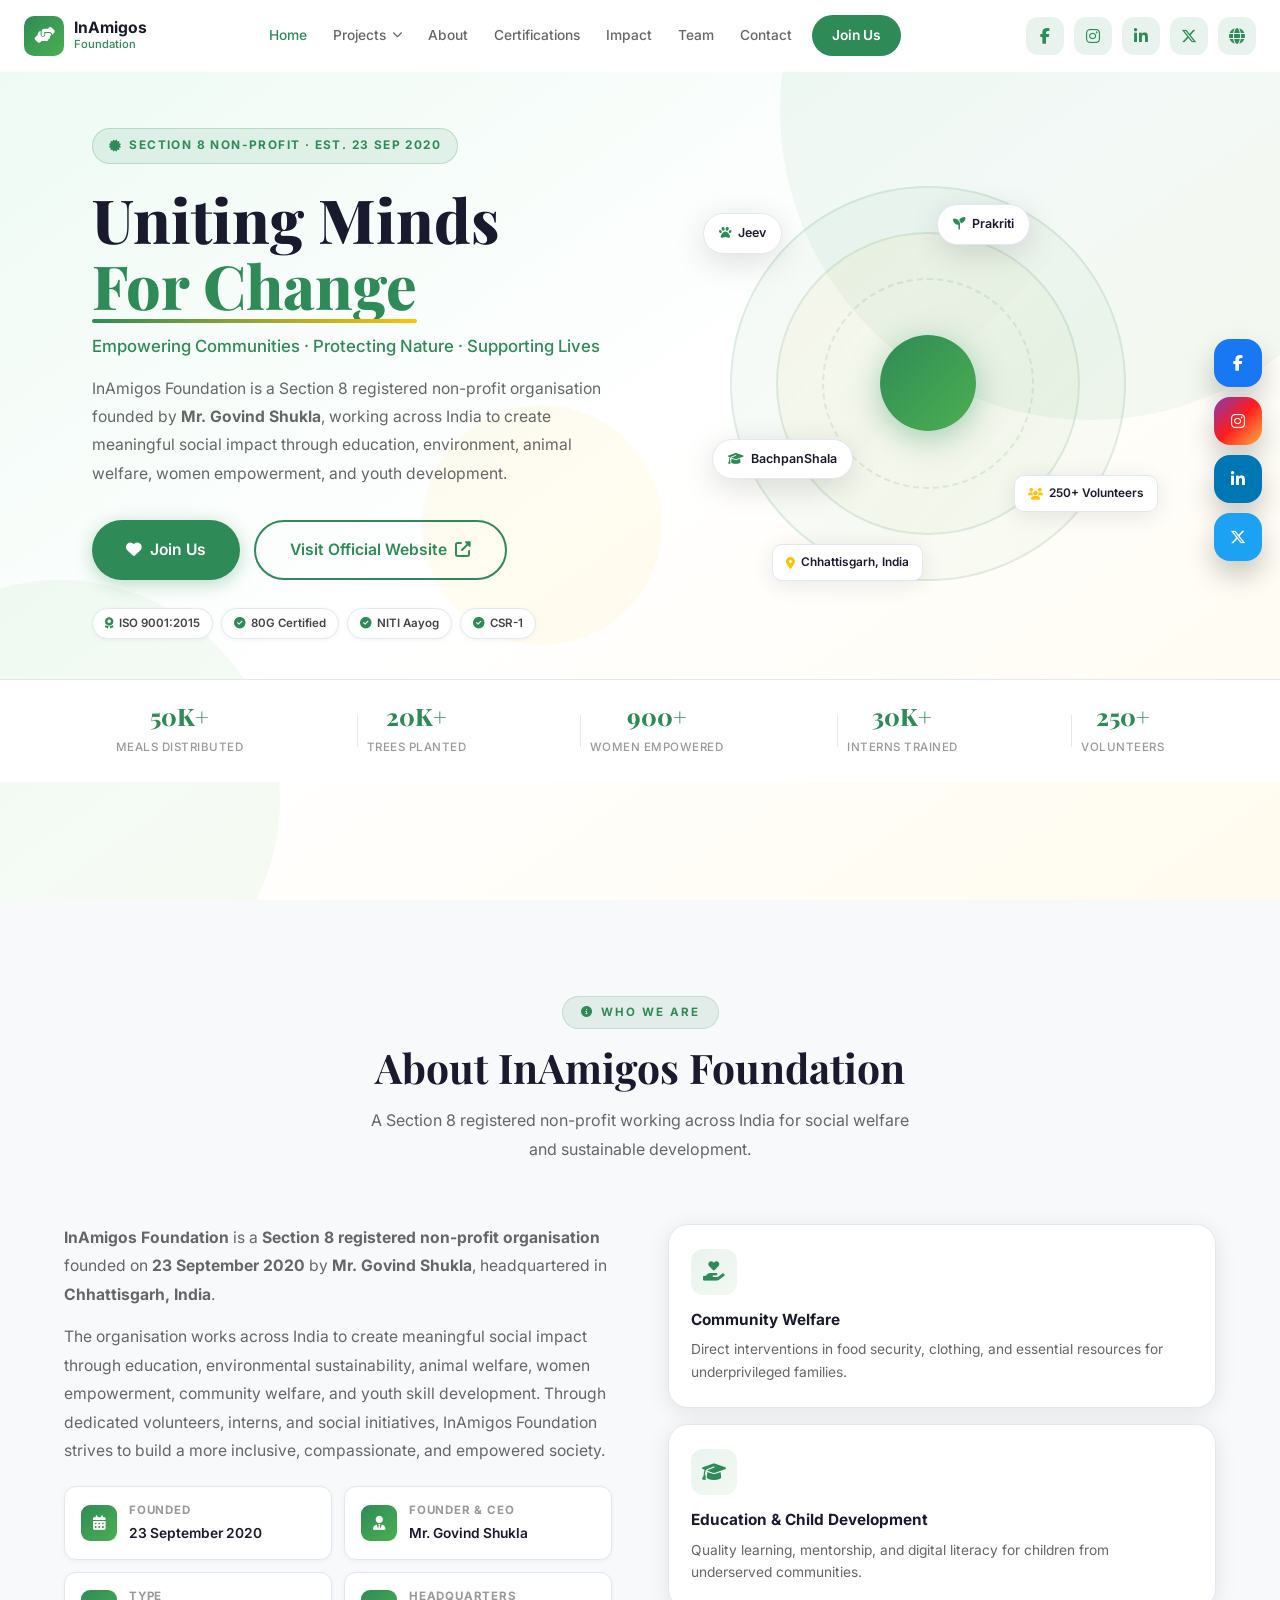
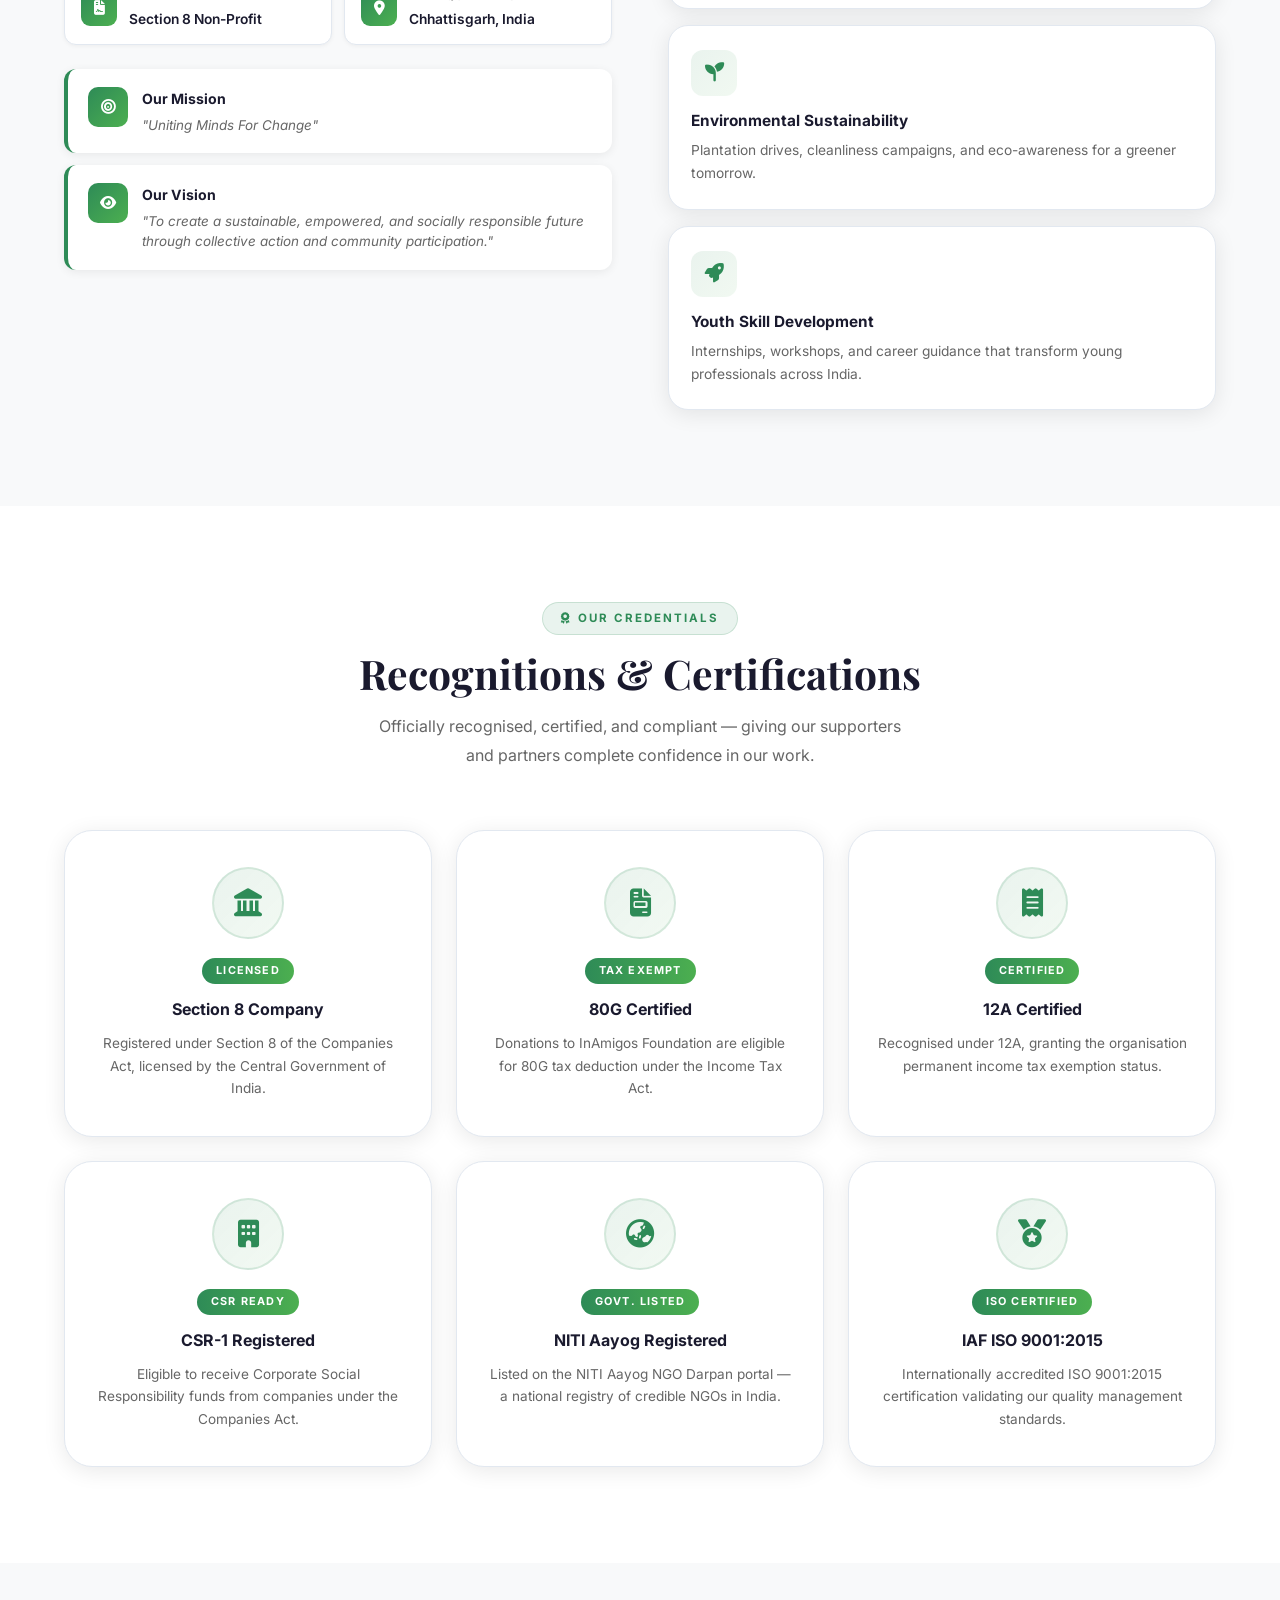
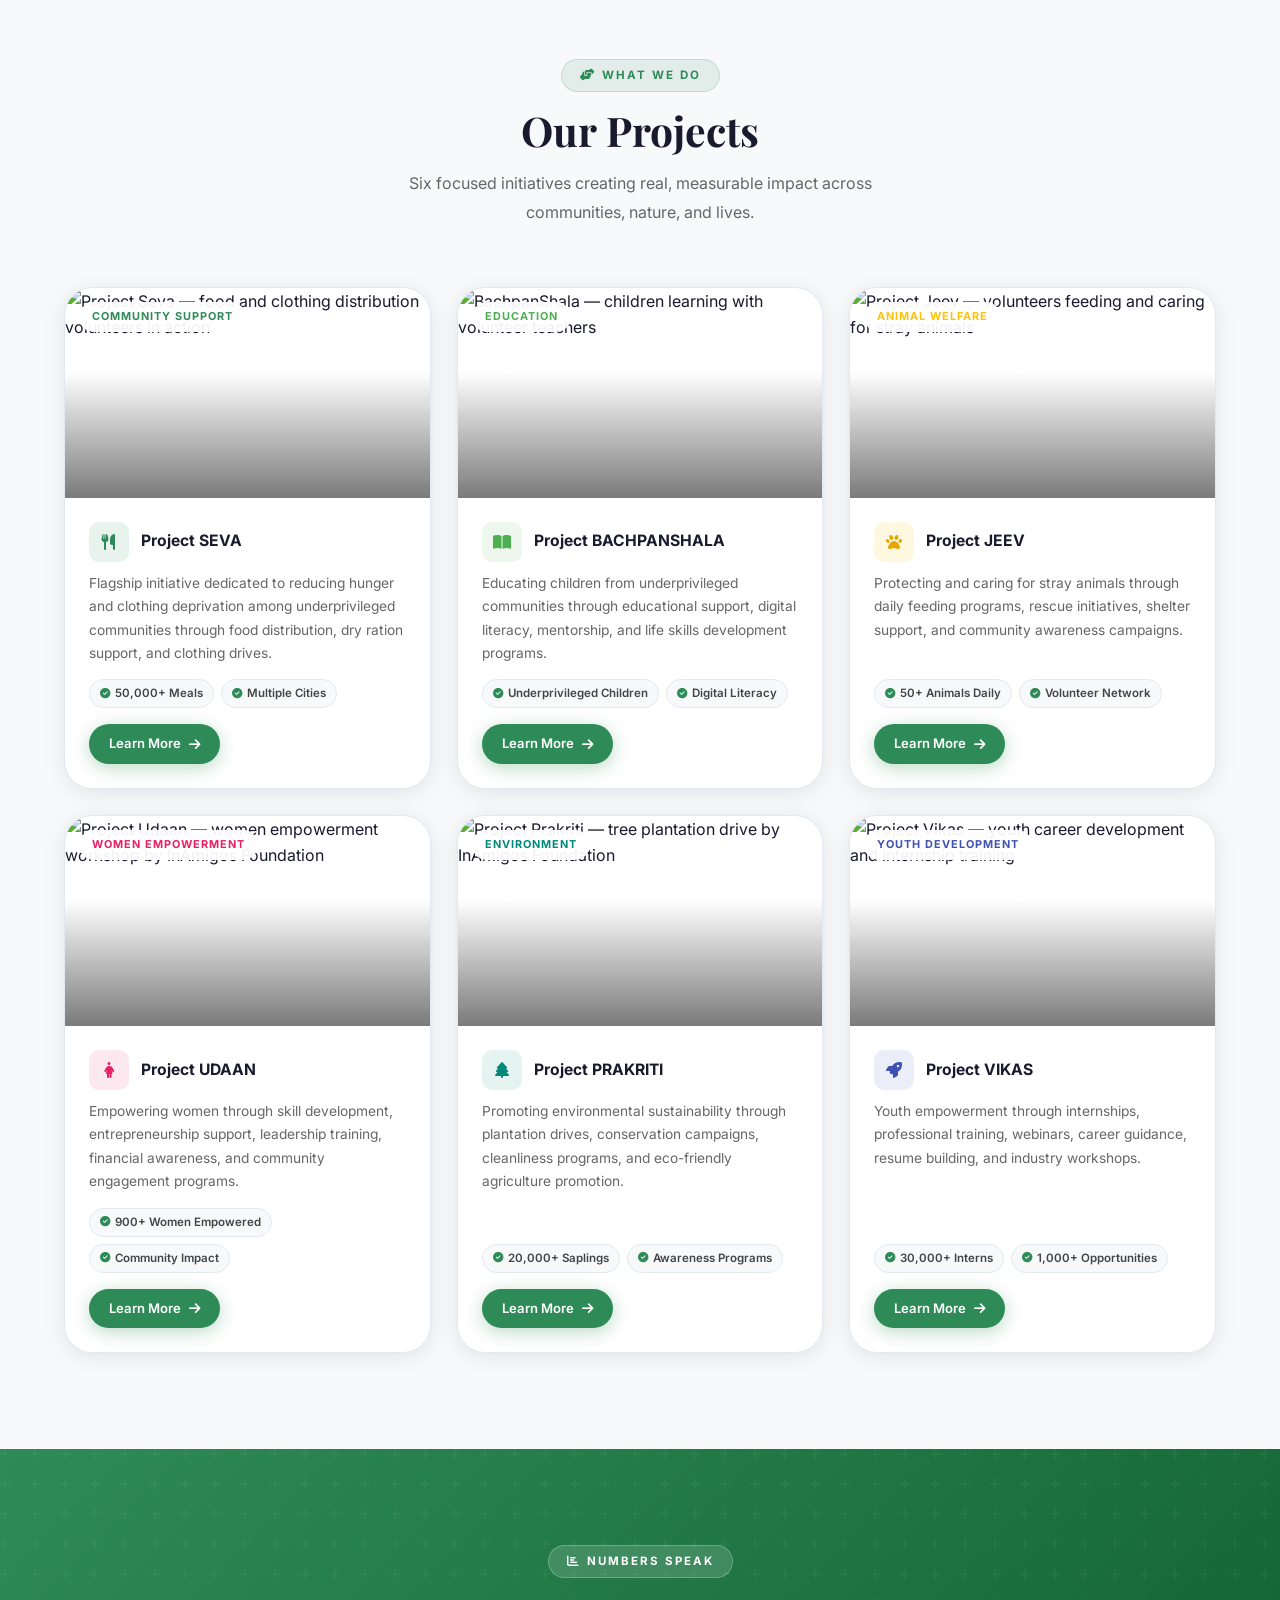
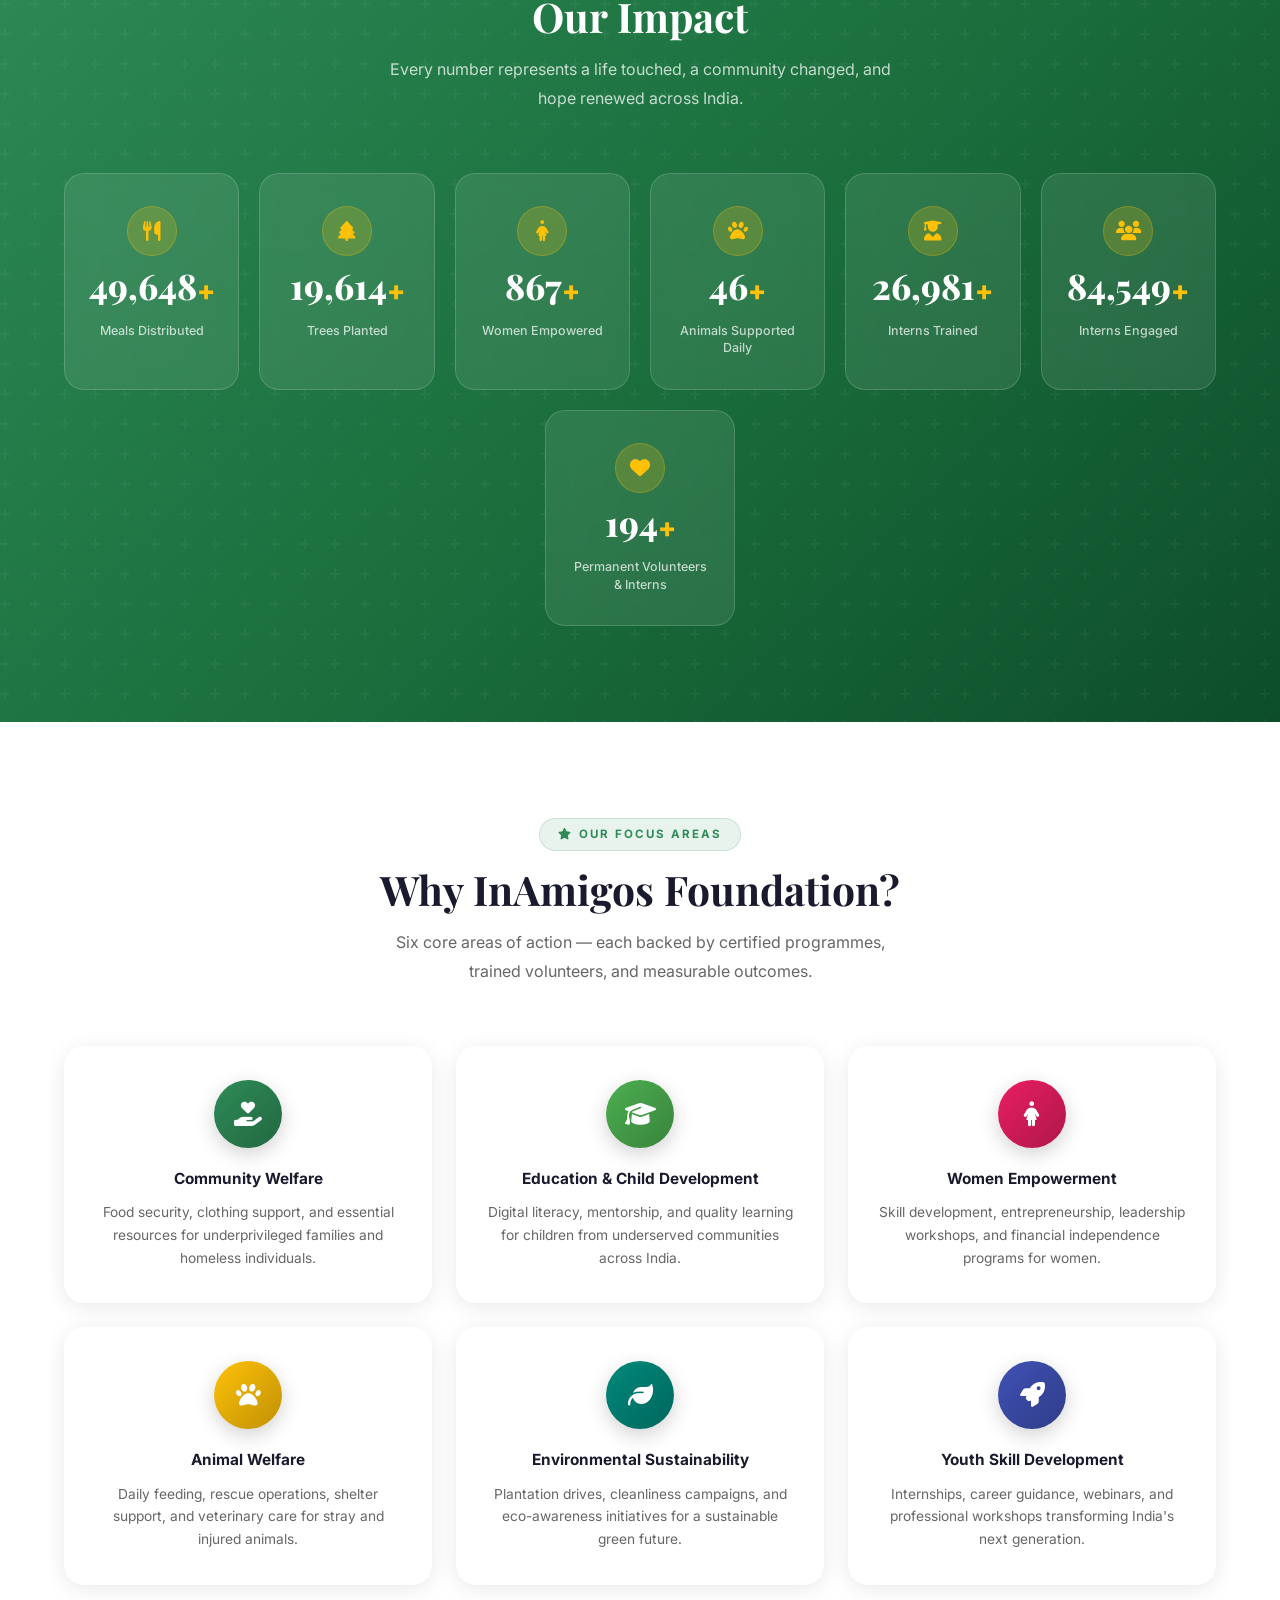
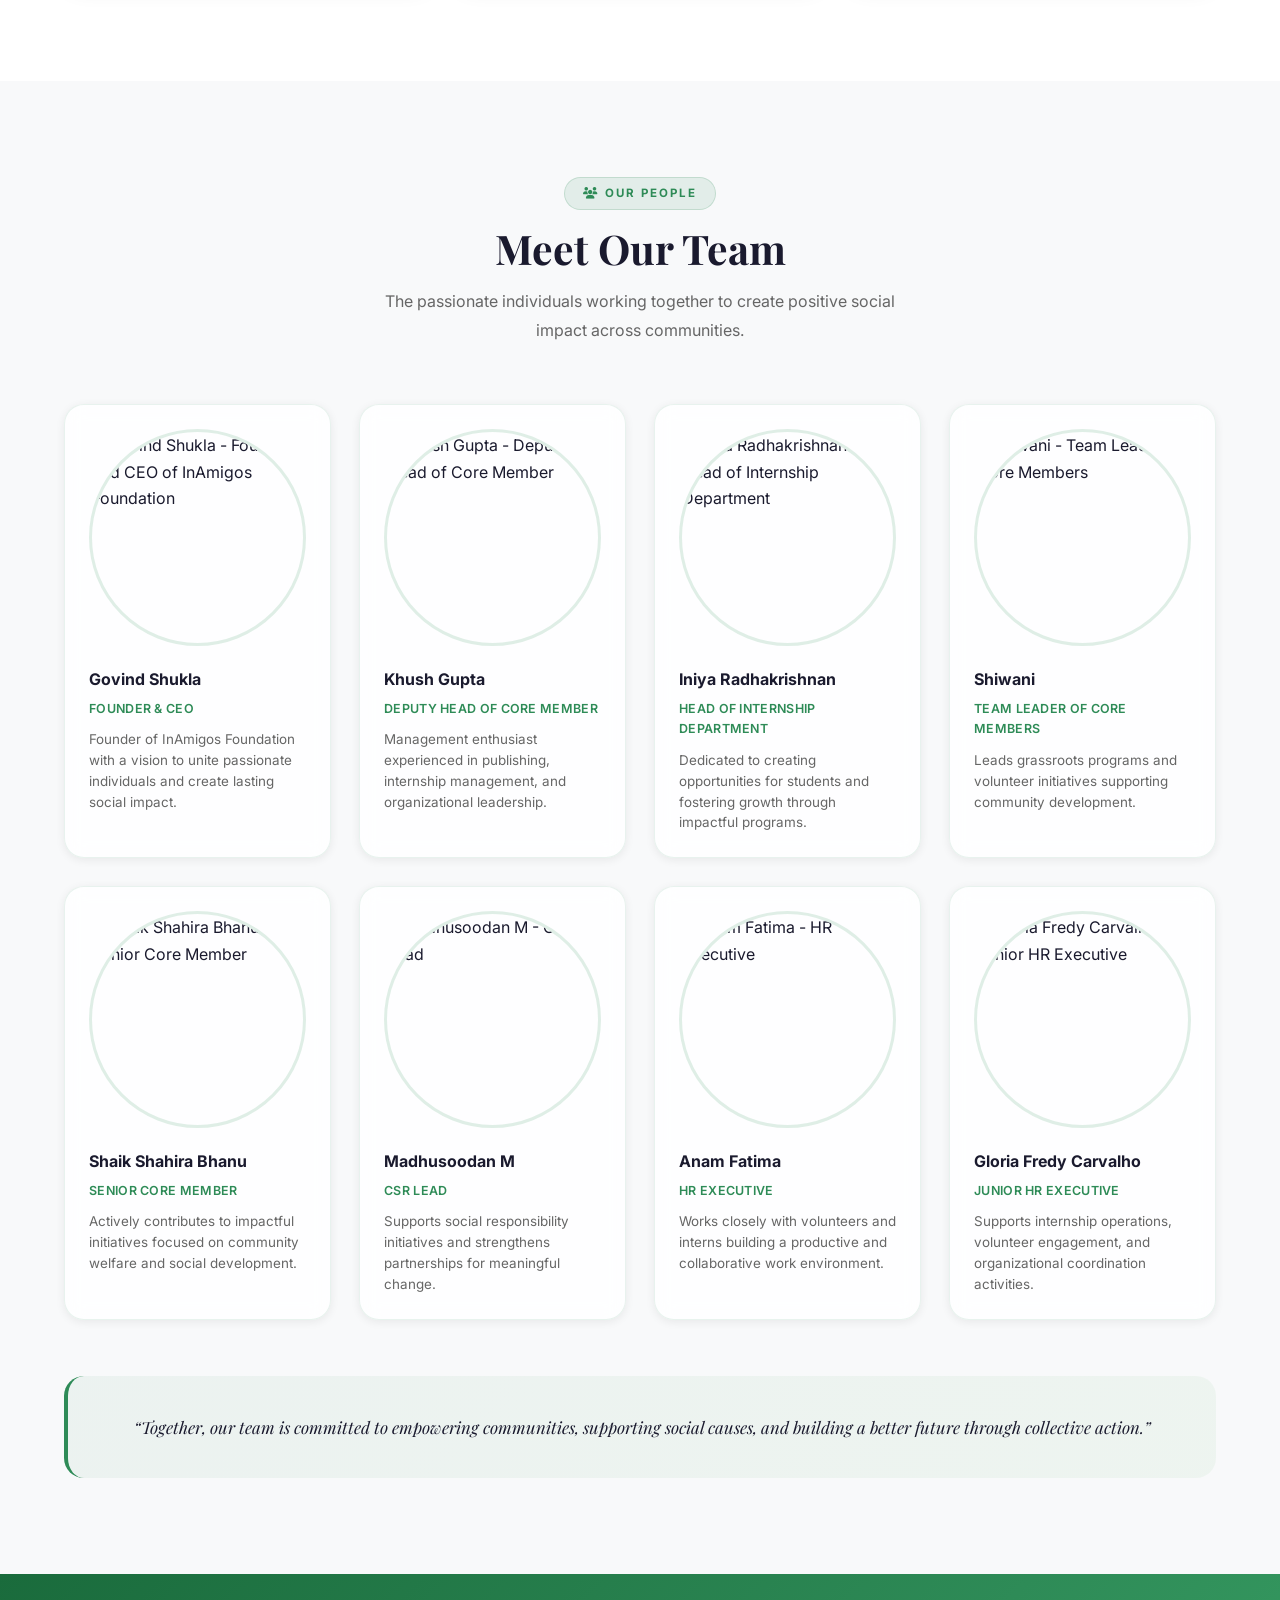
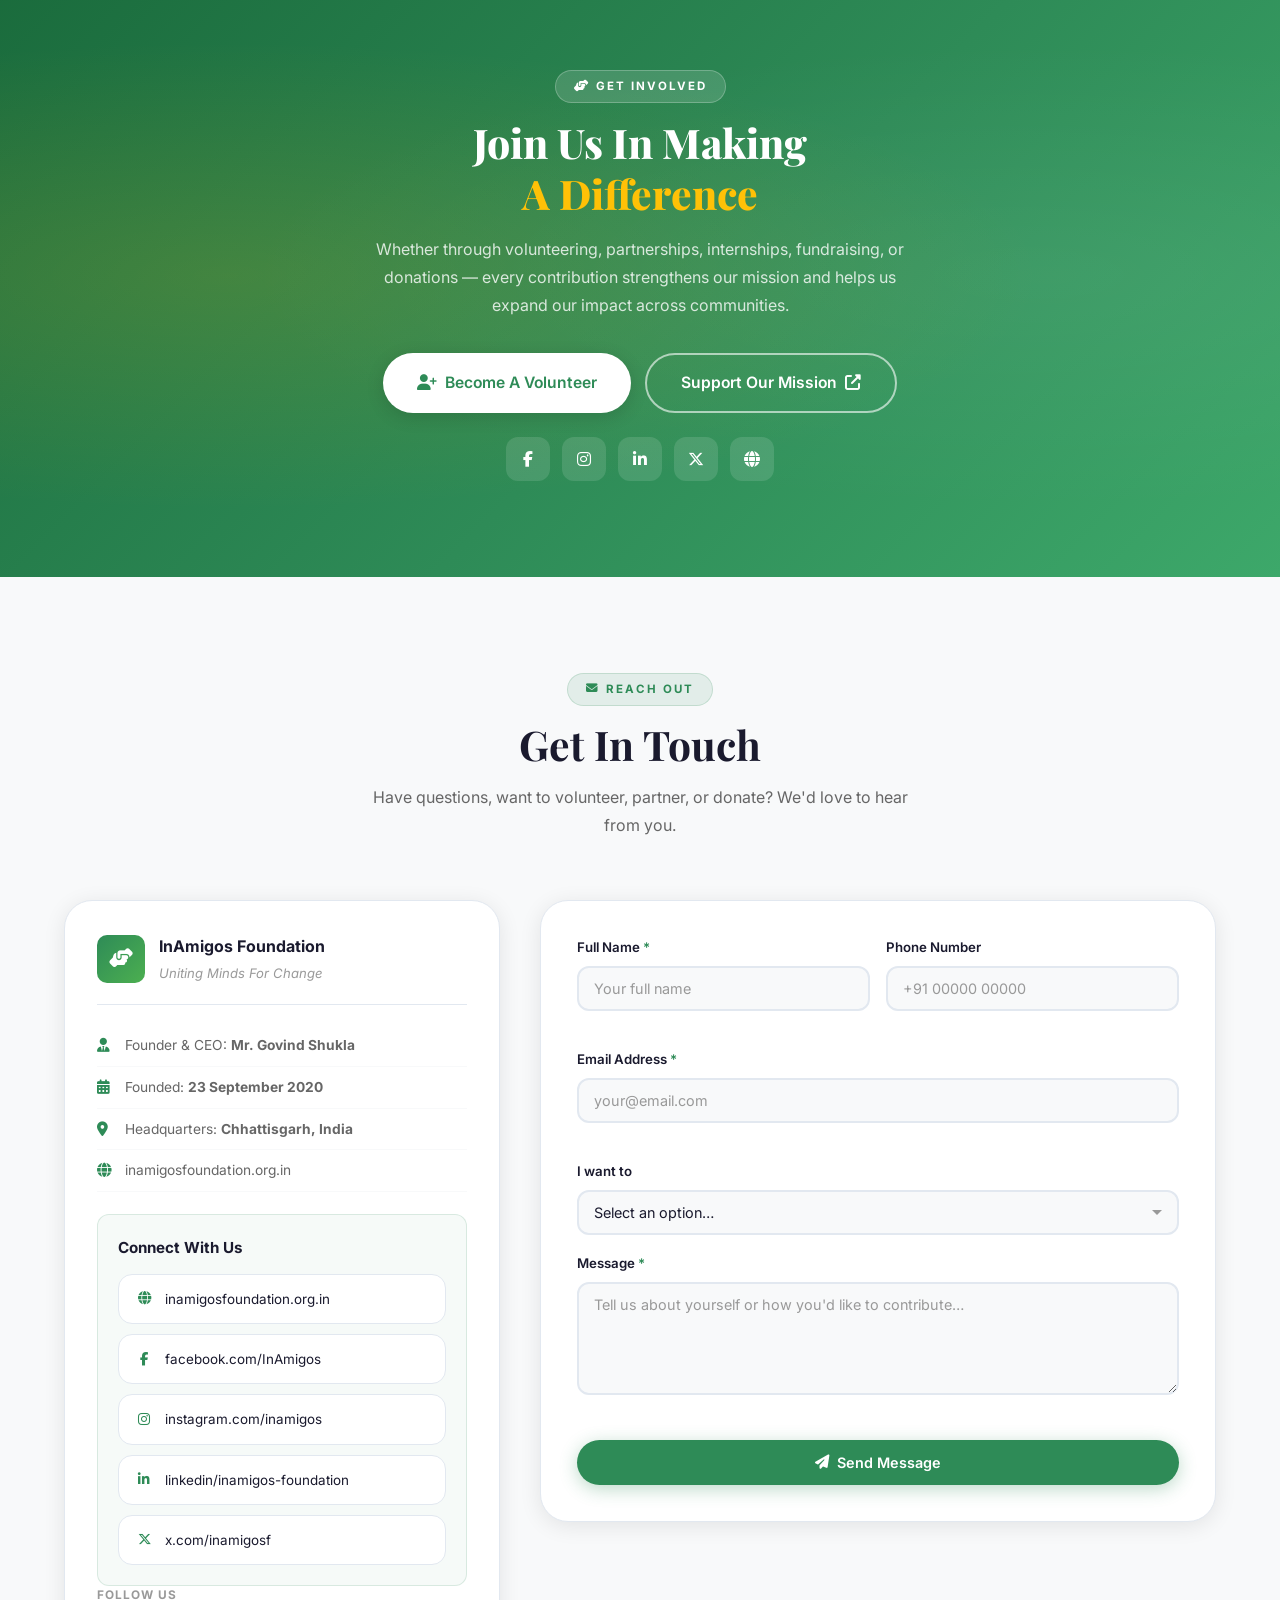
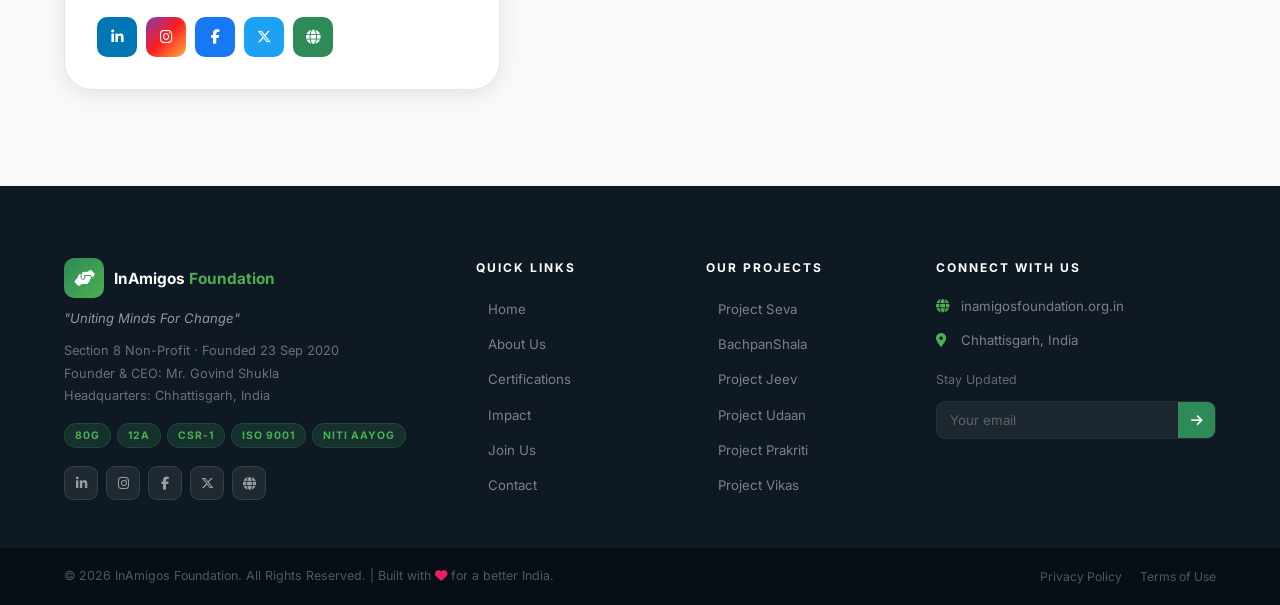
==== index.html @ 0a270c6a "Add files via upload" ====
<!DOCTYPE html>
<html lang="en">
<head>
  <meta charset="UTF-8"/>
  <meta name="viewport" content="width=device-width, initial-scale=1.0"/>
  <meta name="description" content="InAmigos Foundation — Uniting Minds For Change. Section 8 registered non-profit founded by Mr. Govind Shukla on 23 September 2020. Working across India for education, environment, animal welfare, women empowerment and youth development."/>
  <meta name="keywords" content="InAmigos Foundation, NGO India, non-profit, social impact, Govind Shukla, Chhattisgarh, volunteers, internship, Section 8"/>
  <meta name="author" content="InAmigos Foundation"/>
  <meta name="robots" content="index, follow"/>
  <meta name="theme-color" content="#2E8B57"/>
  <!-- Open Graph -->
  <meta property="og:type" content="website"/>
  <meta property="og:url" content="https://www.inamigosfoundation.org.in/"/>
  <meta property="og:title" content="InAmigos Foundation | Uniting Minds For Change"/>
  <meta property="og:description" content="Section 8 non-profit working across India for education, environment, animal welfare, women empowerment and youth development."/>
  <meta property="og:image" content="https://www.inamigosfoundation.org.in/Images/seva.jpg"/>
  <!-- Twitter Card -->
  <meta name="twitter:card" content="summary_large_image"/>
  <meta name="twitter:site" content="@inamigosf"/>
  <meta name="twitter:title" content="InAmigos Foundation | Uniting Minds For Change"/>
  <meta name="twitter:description" content="Section 8 non-profit working across India for education, environment, animal welfare, women empowerment and youth development."/>
  <meta name="twitter:image" content="https://www.inamigosfoundation.org.in/Images/seva.jpg"/>
  <!-- Canonical -->
  <link rel="canonical" href="https://www.inamigosfoundation.org.in/"/>
  <title>InAmigos Foundation | Uniting Minds For Change</title>
  <!-- Fonts -->
  <link rel="preconnect" href="https://fonts.googleapis.com"/>
  <link rel="preconnect" href="https://fonts.gstatic.com" crossorigin/>
  <link href="https://fonts.googleapis.com/css2?family=Inter:wght@300;400;500;600;700;800&family=Playfair+Display:ital,wght@0,700;0,800;1,700&display=swap" rel="stylesheet"/>
  <!-- Font Awesome -->
  <link rel="stylesheet" href="https://cdnjs.cloudflare.com/ajax/libs/font-awesome/6.5.0/css/all.min.css" crossorigin="anonymous" referrerpolicy="no-referrer"/>
  <!-- Stylesheet -->
  <link rel="stylesheet" href="style.css"/>
</head>
<body>

<!-- ════ PRELOADER ════ -->
<div id="preloader" aria-hidden="true">
  <div class="pl-box">
    <div class="pl-icon"><i class="fas fa-hands-helping"></i></div>
    <div class="pl-bar"><div class="pl-fill"></div></div>
    <p>InAmigos Foundation</p>
  </div>
</div>

<!-- ════ NAVBAR ════ -->
<nav class="navbar" id="navbar" aria-label="Main navigation">
  <div class="nav-inner">
    <a href="index.html" class="nav-logo" aria-label="InAmigos Foundation Home">
      <span class="logo-icon"><i class="fas fa-hands-helping"></i></span>
      <span class="logo-text">InAmigos<span>Foundation</span></span>
    </a>
    <button class="hamburger" id="hamburger" aria-label="Toggle navigation menu" aria-expanded="false" aria-controls="nav-links">
      <span></span><span></span><span></span>
    </button>
    <ul class="nav-links" id="nav-links" role="menubar">
      <li role="none"><a href="index.html" class="active" role="menuitem">Home</a></li>
      <li class="nav-dropdown" role="none">
        <button class="nav-drop-btn" aria-haspopup="true" aria-expanded="false" role="menuitem">
          Projects <i class="fas fa-chevron-down" aria-hidden="true" style="font-size:.65rem;margin-left:2px;"></i>
        </button>
        <ul class="nav-drop-menu" aria-label="Projects submenu">
          <li><a href="seva.html"><i class="fas fa-utensils" aria-hidden="true"></i>Project Seva</a></li>
          <li><a href="bachpanshala.html"><i class="fas fa-book-open" aria-hidden="true"></i>BachpanShala</a></li>
          <li><a href="jeev.html"><i class="fas fa-paw" aria-hidden="true"></i>Project Jeev</a></li>
          <li><a href="udaan.html"><i class="fas fa-female" aria-hidden="true"></i>Project Udaan</a></li>
          <li><a href="prakriti.html"><i class="fas fa-tree" aria-hidden="true"></i>Project Prakriti</a></li>
          <li><a href="vikas.html"><i class="fas fa-rocket" aria-hidden="true"></i>Project Vikas</a></li>
        </ul>
      </li>
      <li role="none"><a href="#about" role="menuitem">About</a></li>
      <li role="none"><a href="#certifications" role="menuitem">Certifications</a></li>
      <li role="none"><a href="#impact" role="menuitem">Impact</a></li>
      <li role="none"><a href="#team" role="menuitem">Team</a></li>
      <li role="none"><a href="#contact" role="menuitem">Contact</a></li>
      <li role="none"><a href="#join" class="nav-cta" role="menuitem">Join Us</a></li>
    </ul>
    <div class="nav-socials" aria-label="Social media links">
      <a href="https://www.facebook.com/InAmigos/" target="_blank" rel="noopener noreferrer" aria-label="Visit our Facebook page"><i class="fab fa-facebook-f" aria-hidden="true"></i></a>
      <a href="https://www.instagram.com/inamigos/" target="_blank" rel="noopener noreferrer" aria-label="Visit our Instagram page"><i class="fab fa-instagram" aria-hidden="true"></i></a>
      <a href="https://www.linkedin.com/in/inamigos-foundation-1289781b1" target="_blank" rel="noopener noreferrer" aria-label="Visit our LinkedIn page"><i class="fab fa-linkedin-in" aria-hidden="true"></i></a>
      <a href="https://x.com/inamigosf" target="_blank" rel="noopener noreferrer" aria-label="Visit our X (Twitter) page"><i class="fab fa-x-twitter" aria-hidden="true"></i></a>
      <a href="https://www.inamigosfoundation.org.in/" target="_blank" rel="noopener noreferrer" aria-label="Visit official website"><i class="fas fa-globe" aria-hidden="true"></i></a>
    </div>
  </div>
</nav>

<!-- ════ HERO ════ -->
<section class="hero-home" id="home" aria-label="Hero — InAmigos Foundation">
  <div class="hero-bg" aria-hidden="true">
    <span class="hb1"></span><span class="hb2"></span><span class="hb3"></span>
  </div>
  <div class="container">
    <div class="hero-grid">
      <!-- LEFT -->
      <div class="hero-left" data-reveal>
        <div class="hero-pill"><i class="fas fa-certificate" aria-hidden="true"></i> Section 8 Non-Profit · Est. 23 Sep 2020</div>
        <h1>Uniting Minds<br><span class="hero-accent">For Change</span></h1>
        <p class="hero-tagline">Empowering Communities · Protecting Nature · Supporting Lives</p>
        <p class="hero-desc">InAmigos Foundation is a Section 8 registered non-profit organisation founded by <strong>Mr. Govind Shukla</strong>, working across India to create meaningful social impact through education, environment, animal welfare, women empowerment, and youth development.</p>
        <div class="hero-actions">
          <a href="#join" class="btn btn-primary btn-lg"><i class="fas fa-heart" aria-hidden="true"></i> Join Us</a>
          <a href="https://www.inamigosfoundation.org.in/" target="_blank" rel="noopener noreferrer" class="btn btn-outline btn-lg">Visit Official Website <i class="fas fa-external-link-alt" aria-hidden="true"></i></a>
        </div>
        <div class="hero-badges" aria-label="Certifications">
          <span class="h-badge"><i class="fas fa-award" aria-hidden="true"></i> ISO 9001:2015</span>
          <span class="h-badge"><i class="fas fa-check-circle" aria-hidden="true"></i> 80G Certified</span>
          <span class="h-badge"><i class="fas fa-check-circle" aria-hidden="true"></i> NITI Aayog</span>
          <span class="h-badge"><i class="fas fa-check-circle" aria-hidden="true"></i> CSR-1</span>
        </div>
      </div>
      <!-- RIGHT ILLUSTRATION -->
      <div class="hero-right" data-reveal data-delay="200" aria-hidden="true">
        <div class="illus-wrap">
          <div class="illus-ring ir1"></div>
          <div class="illus-ring ir2"></div>
          <div class="illus-ring ir3"></div>
          <div class="illus-center"><i class="fas fa-hands-holding-heart"></i></div>
          <div class="illus-pill ip1"><i class="fas fa-seedling"></i><span>Prakriti</span></div>
          <div class="illus-pill ip2"><i class="fas fa-graduation-cap"></i><span>BachpanShala</span></div>
          <div class="illus-pill ip3"><i class="fas fa-paw"></i><span>Jeev</span></div>
          <div class="illus-badge ib1"><i class="fas fa-users"></i> 250+ Volunteers</div>
          <div class="illus-badge ib2"><i class="fas fa-map-marker-alt"></i> Chhattisgarh, India</div>
        </div>
      </div>
    </div>
  </div>
  <!-- mini stats bar -->
  <div class="hero-stats-bar" aria-label="Quick statistics">
    <div class="container">
      <div class="hsb-inner">
        <div class="hsb-item">
          <strong>50K+</strong><span>Meals Distributed</span>
        </div>
        <div class="hsb-item">
          <strong>20K+</strong><span>Trees Planted</span>
        </div>
        <div class="hsb-item">
          <strong>900+</strong><span>Women Empowered</span>
        </div>
        <div class="hsb-item">
          <strong>30K+</strong><span>Interns Trained</span>
        </div>
        <div class="hsb-item">
          <strong>250+</strong><span>Volunteers</span>
        </div>
      </div>
    </div>
  </div>
</section>

<!-- ════ ABOUT ════ -->
<section class="section-pad bg-off" id="about" aria-labelledby="about-heading">
  <div class="container">
    <div class="sec-head" data-reveal>
      <span class="sec-badge"><i class="fas fa-info-circle" aria-hidden="true"></i> Who We Are</span>
      <h2 class="sec-title" id="about-heading">About InAmigos Foundation</h2>
      <p class="sec-sub">A Section 8 registered non-profit working across India for social welfare and sustainable development.</p>
    </div>
    <div class="about-grid">
      <!-- text side -->
      <div data-reveal>
        <p class="about-body">
          <strong>InAmigos Foundation</strong> is a <strong>Section 8 registered non-profit organisation</strong> founded on <strong>23 September 2020</strong> by <strong>Mr. Govind Shukla</strong>, headquartered in <strong>Chhattisgarh, India</strong>.
        </p>
        <p class="about-body" style="margin-top:14px;">
          The organisation works across India to create meaningful social impact through education, environmental sustainability, animal welfare, women empowerment, community welfare, and youth skill development. Through dedicated volunteers, interns, and social initiatives, InAmigos Foundation strives to build a more inclusive, compassionate, and empowered society.
        </p>
        <div class="about-meta-cards">
          <div class="amc">
            <i class="fas fa-calendar-alt" aria-hidden="true"></i>
            <div><h5>Founded</h5><p>23 September 2020</p></div>
          </div>
          <div class="amc">
            <i class="fas fa-user-tie" aria-hidden="true"></i>
            <div><h5>Founder &amp; CEO</h5><p>Mr. Govind Shukla</p></div>
          </div>
          <div class="amc">
            <i class="fas fa-file-contract" aria-hidden="true"></i>
            <div><h5>Type</h5><p>Section 8 Non-Profit</p></div>
          </div>
          <div class="amc">
            <i class="fas fa-map-marker-alt" aria-hidden="true"></i>
            <div><h5>Headquarters</h5><p>Chhattisgarh, India</p></div>
          </div>
        </div>
        <div class="mv-stack" style="margin-top:24px;">
          <div class="mv-item">
            <span class="mv-ic"><i class="fas fa-bullseye" aria-hidden="true"></i></span>
            <div><h4>Our Mission</h4><p>"Uniting Minds For Change"</p></div>
          </div>
          <div class="mv-item">
            <span class="mv-ic"><i class="fas fa-eye" aria-hidden="true"></i></span>
            <div><h4>Our Vision</h4><p>"To create a sustainable, empowered, and socially responsible future through collective action and community participation."</p></div>
          </div>
        </div>
      </div>
      <!-- feature cards -->
      <div class="about-feat-col" data-reveal data-delay="140">
        <div class="about-feat">
          <div class="af-icon"><i class="fas fa-hand-holding-heart" aria-hidden="true"></i></div>
          <h3>Community Welfare</h3>
          <p>Direct interventions in food security, clothing, and essential resources for underprivileged families.</p>
        </div>
        <div class="about-feat">
          <div class="af-icon"><i class="fas fa-graduation-cap" aria-hidden="true"></i></div>
          <h3>Education &amp; Child Development</h3>
          <p>Quality learning, mentorship, and digital literacy for children from underserved communities.</p>
        </div>
        <div class="about-feat">
          <div class="af-icon"><i class="fas fa-seedling" aria-hidden="true"></i></div>
          <h3>Environmental Sustainability</h3>
          <p>Plantation drives, cleanliness campaigns, and eco-awareness for a greener tomorrow.</p>
        </div>
        <div class="about-feat">
          <div class="af-icon"><i class="fas fa-rocket" aria-hidden="true"></i></div>
          <h3>Youth Skill Development</h3>
          <p>Internships, workshops, and career guidance that transform young professionals across India.</p>
        </div>
      </div>
    </div>
  </div>
</section>

<!-- ════ CERTIFICATIONS ════ -->
<section class="section-pad" id="certifications" aria-labelledby="cert-heading">
  <div class="container">
    <div class="sec-head" data-reveal>
      <span class="sec-badge"><i class="fas fa-award" aria-hidden="true"></i> Our Credentials</span>
      <h2 class="sec-title" id="cert-heading">Recognitions &amp; Certifications</h2>
      <p class="sec-sub">Officially recognised, certified, and compliant — giving our supporters and partners complete confidence in our work.</p>
    </div>
    <div class="cert-grid">
      <div class="cert-card" data-reveal>
        <div class="cert-icon-wrap">
          <i class="fas fa-landmark" aria-hidden="true"></i>
          <div class="cert-glow"></div>
        </div>
        <div class="cert-badge-pill">Licensed</div>
        <h3>Section 8 Company</h3>
        <p>Registered under Section 8 of the Companies Act, licensed by the Central Government of India.</p>
      </div>
      <div class="cert-card" data-reveal data-delay="80">
        <div class="cert-icon-wrap">
          <i class="fas fa-file-invoice" aria-hidden="true"></i>
          <div class="cert-glow"></div>
        </div>
        <div class="cert-badge-pill">Tax Exempt</div>
        <h3>80G Certified</h3>
        <p>Donations to InAmigos Foundation are eligible for 80G tax deduction under the Income Tax Act.</p>
      </div>
      <div class="cert-card" data-reveal data-delay="160">
        <div class="cert-icon-wrap">
          <i class="fas fa-receipt" aria-hidden="true"></i>
          <div class="cert-glow"></div>
        </div>
        <div class="cert-badge-pill">Certified</div>
        <h3>12A Certified</h3>
        <p>Recognised under 12A, granting the organisation permanent income tax exemption status.</p>
      </div>
      <div class="cert-card" data-reveal data-delay="240">
        <div class="cert-icon-wrap">
          <i class="fas fa-building" aria-hidden="true"></i>
          <div class="cert-glow"></div>
        </div>
        <div class="cert-badge-pill">CSR Ready</div>
        <h3>CSR-1 Registered</h3>
        <p>Eligible to receive Corporate Social Responsibility funds from companies under the Companies Act.</p>
      </div>
      <div class="cert-card" data-reveal data-delay="320">
        <div class="cert-icon-wrap">
          <i class="fas fa-globe-asia" aria-hidden="true"></i>
          <div class="cert-glow"></div>
        </div>
        <div class="cert-badge-pill">Govt. Listed</div>
        <h3>NITI Aayog Registered</h3>
        <p>Listed on the NITI Aayog NGO Darpan portal — a national registry of credible NGOs in India.</p>
      </div>
      <div class="cert-card" data-reveal data-delay="400">
        <div class="cert-icon-wrap">
          <i class="fas fa-medal" aria-hidden="true"></i>
          <div class="cert-glow"></div>
        </div>
        <div class="cert-badge-pill">ISO Certified</div>
        <h3>IAF ISO 9001:2015</h3>
        <p>Internationally accredited ISO 9001:2015 certification validating our quality management standards.</p>
      </div>
    </div>
  </div>
</section>

<!-- ════ PROJECTS ════ -->
<section class="section-pad bg-off" id="projects" aria-labelledby="projects-heading">
  <div class="container">
    <div class="sec-head" data-reveal>
      <span class="sec-badge"><i class="fas fa-hands-helping" aria-hidden="true"></i> What We Do</span>
      <h2 class="sec-title" id="projects-heading">Our Projects</h2>
      <p class="sec-sub">Six focused initiatives creating real, measurable impact across communities, nature, and lives.</p>
    </div>
    <div class="proj-grid">

      <!-- SEVA -->
      <article class="proj-card" data-reveal>
        <div class="proj-img-wrap">
          <img src="Images/seva.jpg" alt="Project Seva — food and clothing distribution volunteers in action" loading="lazy" width="400" height="210"/>
          <div class="proj-img-overlay" aria-hidden="true"></div>
          <span class="proj-tag" style="--tc:#2E8B57;">Community Support</span>
        </div>
        <div class="proj-body">
          <div class="proj-head-row">
            <div class="proj-ic" style="background:rgba(46,139,87,.1);color:#2E8B57;"><i class="fas fa-utensils" aria-hidden="true"></i></div>
            <h3>Project SEVA</h3>
          </div>
          <p>Flagship initiative dedicated to reducing hunger and clothing deprivation among underprivileged communities through food distribution, dry ration support, and clothing drives.</p>
          <div class="proj-kpi-row">
            <span class="proj-kpi"><i class="fas fa-check-circle" aria-hidden="true"></i> 50,000+ Meals</span>
            <span class="proj-kpi"><i class="fas fa-check-circle" aria-hidden="true"></i> Multiple Cities</span>
          </div>
          <a href="seva.html" class="btn btn-primary btn-sm proj-btn">Learn More <i class="fas fa-arrow-right" aria-hidden="true"></i></a>
        </div>
      </article>

      <!-- BACHPANSHALA -->
      <article class="proj-card" data-reveal data-delay="80">
        <div class="proj-img-wrap">
          <img src="Images/Bachpanshala.jpeg" alt="BachpanShala — children learning with volunteer teachers" loading="lazy" width="400" height="210"/>
          <div class="proj-img-overlay" aria-hidden="true"></div>
          <span class="proj-tag" style="--tc:#4CAF50;">Education</span>
        </div>
        <div class="proj-body">
          <div class="proj-head-row">
            <div class="proj-ic" style="background:rgba(76,175,80,.1);color:#4CAF50;"><i class="fas fa-book-open" aria-hidden="true"></i></div>
            <h3>Project BACHPANSHALA</h3>
          </div>
          <p>Educating children from underprivileged communities through educational support, digital literacy, mentorship, and life skills development programs.</p>
          <div class="proj-kpi-row">
            <span class="proj-kpi"><i class="fas fa-check-circle" aria-hidden="true"></i> Underprivileged Children</span>
            <span class="proj-kpi"><i class="fas fa-check-circle" aria-hidden="true"></i> Digital Literacy</span>
          </div>
          <a href="bachpanshala.html" class="btn btn-primary btn-sm proj-btn">Learn More <i class="fas fa-arrow-right" aria-hidden="true"></i></a>
        </div>
      </article>

      <!-- JEEV -->
      <article class="proj-card" data-reveal data-delay="160">
        <div class="proj-img-wrap">
          <img src="Images/Jeev.jpg" alt="Project Jeev — volunteers feeding and caring for stray animals" loading="lazy" width="400" height="210"/>
          <div class="proj-img-overlay" aria-hidden="true"></div>
          <span class="proj-tag" style="--tc:#FFC107;">Animal Welfare</span>
        </div>
        <div class="proj-body">
          <div class="proj-head-row">
            <div class="proj-ic" style="background:rgba(255,193,7,.12);color:#e5a800;"><i class="fas fa-paw" aria-hidden="true"></i></div>
            <h3>Project JEEV</h3>
          </div>
          <p>Protecting and caring for stray animals through daily feeding programs, rescue initiatives, shelter support, and community awareness campaigns.</p>
          <div class="proj-kpi-row">
            <span class="proj-kpi"><i class="fas fa-check-circle" aria-hidden="true"></i> 50+ Animals Daily</span>
            <span class="proj-kpi"><i class="fas fa-check-circle" aria-hidden="true"></i> Volunteer Network</span>
          </div>
          <a href="jeev.html" class="btn btn-primary btn-sm proj-btn">Learn More <i class="fas fa-arrow-right" aria-hidden="true"></i></a>
        </div>
      </article>

      <!-- UDAAN -->
      <article class="proj-card" data-reveal data-delay="80">
        <div class="proj-img-wrap">
          <img src="Images/Udaan.jpeg" alt="Project Udaan — women empowerment workshop by InAmigos Foundation" loading="lazy" width="400" height="210"/>
          <div class="proj-img-overlay" aria-hidden="true"></div>
          <span class="proj-tag" style="--tc:#E91E63;">Women Empowerment</span>
        </div>
        <div class="proj-body">
          <div class="proj-head-row">
            <div class="proj-ic" style="background:rgba(233,30,99,.1);color:#E91E63;"><i class="fas fa-female" aria-hidden="true"></i></div>
            <h3>Project UDAAN</h3>
          </div>
          <p>Empowering women through skill development, entrepreneurship support, leadership training, financial awareness, and community engagement programs.</p>
          <div class="proj-kpi-row">
            <span class="proj-kpi"><i class="fas fa-check-circle" aria-hidden="true"></i> 900+ Women Empowered</span>
            <span class="proj-kpi"><i class="fas fa-check-circle" aria-hidden="true"></i> Community Impact</span>
          </div>
          <a href="udaan.html" class="btn btn-primary btn-sm proj-btn">Learn More <i class="fas fa-arrow-right" aria-hidden="true"></i></a>
        </div>
      </article>

      <!-- PRAKRITI -->
      <article class="proj-card" data-reveal data-delay="160">
        <div class="proj-img-wrap">
          <img src="Images/prakriti.jpg" alt="Project Prakriti — tree plantation drive by InAmigos Foundation" loading="lazy" width="400" height="210"/>
          <div class="proj-img-overlay" aria-hidden="true"></div>
          <span class="proj-tag" style="--tc:#00897B;">Environment</span>
        </div>
        <div class="proj-body">
          <div class="proj-head-row">
            <div class="proj-ic" style="background:rgba(0,137,123,.1);color:#00897B;"><i class="fas fa-tree" aria-hidden="true"></i></div>
            <h3>Project PRAKRITI</h3>
          </div>
          <p>Promoting environmental sustainability through plantation drives, conservation campaigns, cleanliness programs, and eco-friendly agriculture promotion.</p>
          <div class="proj-kpi-row">
            <span class="proj-kpi"><i class="fas fa-check-circle" aria-hidden="true"></i> 20,000+ Saplings</span>
            <span class="proj-kpi"><i class="fas fa-check-circle" aria-hidden="true"></i> Awareness Programs</span>
          </div>
          <a href="prakriti.html" class="btn btn-primary btn-sm proj-btn">Learn More <i class="fas fa-arrow-right" aria-hidden="true"></i></a>
        </div>
      </article>

      <!-- VIKAS -->
      <article class="proj-card" data-reveal data-delay="240">
        <div class="proj-img-wrap">
          <img src="Images/Vikas.jpg" alt="Project Vikas — youth career development and internship training" loading="lazy" width="400" height="210"/>
          <div class="proj-img-overlay" aria-hidden="true"></div>
          <span class="proj-tag" style="--tc:#3F51B5;">Youth Development</span>
        </div>
        <div class="proj-body">
          <div class="proj-head-row">
            <div class="proj-ic" style="background:rgba(63,81,181,.1);color:#3F51B5;"><i class="fas fa-rocket" aria-hidden="true"></i></div>
            <h3>Project VIKAS</h3>
          </div>
          <p>Youth empowerment through internships, professional training, webinars, career guidance, resume building, and industry workshops.</p>
          <div class="proj-kpi-row">
            <span class="proj-kpi"><i class="fas fa-check-circle" aria-hidden="true"></i> 30,000+ Interns</span>
            <span class="proj-kpi"><i class="fas fa-check-circle" aria-hidden="true"></i> 1,000+ Opportunities</span>
          </div>
          <a href="vikas.html" class="btn btn-primary btn-sm proj-btn">Learn More <i class="fas fa-arrow-right" aria-hidden="true"></i></a>
        </div>
      </article>

    </div>
  </div>
</section>

<!-- ════ IMPACT ════ -->
<section class="impact-sec section-pad" id="impact" aria-labelledby="impact-heading">
  <div class="impact-bg" aria-hidden="true"></div>
  <div class="container">
    <div class="sec-head" data-reveal>
      <span class="sec-badge sec-badge-light"><i class="fas fa-chart-bar" aria-hidden="true"></i> Numbers Speak</span>
      <h2 class="sec-title sec-title-light" id="impact-heading">Our Impact</h2>
      <p class="sec-sub sec-sub-light">Every number represents a life touched, a community changed, and hope renewed across India.</p>
    </div>
    <div class="stats-grid">
      <div class="stat-card" data-reveal>
        <div class="stat-icon"><i class="fas fa-utensils" aria-hidden="true"></i></div>
        <div><span class="stat-num" data-count="50000">0</span><span class="stat-plus">+</span></div>
        <p class="stat-label">Meals Distributed</p>
      </div>
      <div class="stat-card" data-reveal data-delay="80">
        <div class="stat-icon"><i class="fas fa-tree" aria-hidden="true"></i></div>
        <div><span class="stat-num" data-count="20000">0</span><span class="stat-plus">+</span></div>
        <p class="stat-label">Trees Planted</p>
      </div>
      <div class="stat-card" data-reveal data-delay="160">
        <div class="stat-icon"><i class="fas fa-female" aria-hidden="true"></i></div>
        <div><span class="stat-num" data-count="900">0</span><span class="stat-plus">+</span></div>
        <p class="stat-label">Women Empowered</p>
      </div>
      <div class="stat-card" data-reveal data-delay="240">
        <div class="stat-icon"><i class="fas fa-paw" aria-hidden="true"></i></div>
        <div><span class="stat-num" data-count="50">0</span><span class="stat-plus">+</span></div>
        <p class="stat-label">Animals Supported Daily</p>
      </div>
      <div class="stat-card" data-reveal data-delay="320">
        <div class="stat-icon"><i class="fas fa-user-graduate" aria-hidden="true"></i></div>
        <div><span class="stat-num" data-count="30000">0</span><span class="stat-plus">+</span></div>
        <p class="stat-label">Interns Trained</p>
      </div>
      <div class="stat-card" data-reveal data-delay="400">
        <div class="stat-icon"><i class="fas fa-users" aria-hidden="true"></i></div>
        <div><span class="stat-num" data-count="100000">0</span><span class="stat-plus">+</span></div>
        <p class="stat-label">Interns Engaged</p>
      </div>
      <div class="stat-card" data-reveal data-delay="480">
        <div class="stat-icon"><i class="fas fa-heart" aria-hidden="true"></i></div>
        <div><span class="stat-num" data-count="250">0</span><span class="stat-plus">+</span></div>
        <p class="stat-label">Permanent Volunteers &amp; Interns</p>
      </div>
    </div>
  </div>
</section>

<!-- ════ WHY INAMIGOS ════ -->
<section class="section-pad" id="why" aria-labelledby="why-heading">
  <div class="container">
    <div class="sec-head" data-reveal>
      <span class="sec-badge"><i class="fas fa-star" aria-hidden="true"></i> Our Focus Areas</span>
      <h2 class="sec-title" id="why-heading">Why InAmigos Foundation?</h2>
      <p class="sec-sub">Six core areas of action — each backed by certified programmes, trained volunteers, and measurable outcomes.</p>
    </div>
    <div class="why-grid">
      <div class="why-card" data-reveal>
        <div class="why-icon" style="--wc:#2E8B57;"><i class="fas fa-hand-holding-heart" aria-hidden="true"></i></div>
        <h3>Community Welfare</h3>
        <p>Food security, clothing support, and essential resources for underprivileged families and homeless individuals.</p>
      </div>
      <div class="why-card" data-reveal data-delay="80">
        <div class="why-icon" style="--wc:#4CAF50;"><i class="fas fa-graduation-cap" aria-hidden="true"></i></div>
        <h3>Education &amp; Child Development</h3>
        <p>Digital literacy, mentorship, and quality learning for children from underserved communities across India.</p>
      </div>
      <div class="why-card" data-reveal data-delay="160">
        <div class="why-icon" style="--wc:#E91E63;"><i class="fas fa-female" aria-hidden="true"></i></div>
        <h3>Women Empowerment</h3>
        <p>Skill development, entrepreneurship, leadership workshops, and financial independence programs for women.</p>
      </div>
      <div class="why-card" data-reveal data-delay="240">
        <div class="why-icon" style="--wc:#FFC107;"><i class="fas fa-paw" aria-hidden="true"></i></div>
        <h3>Animal Welfare</h3>
        <p>Daily feeding, rescue operations, shelter support, and veterinary care for stray and injured animals.</p>
      </div>
      <div class="why-card" data-reveal data-delay="320">
        <div class="why-icon" style="--wc:#00897B;"><i class="fas fa-leaf" aria-hidden="true"></i></div>
        <h3>Environmental Sustainability</h3>
        <p>Plantation drives, cleanliness campaigns, and eco-awareness initiatives for a sustainable green future.</p>
      </div>
      <div class="why-card" data-reveal data-delay="400">
        <div class="why-icon" style="--wc:#3F51B5;"><i class="fas fa-rocket" aria-hidden="true"></i></div>
        <h3>Youth Skill Development</h3>
        <p>Internships, career guidance, webinars, and professional workshops transforming India's next generation.</p>
      </div>
    </div>
  </div>
</section>

<!-- ════ MEET OUR TEAM ════ -->
<section class="team-sec section-pad" id="team" aria-labelledby="team-heading">
  <div class="container">
    <div class="sec-head" data-reveal>
      <span class="sec-badge"><i class="fas fa-users" aria-hidden="true"></i> Our People</span>
      <h2 class="sec-title" id="team-heading">Meet Our Team</h2>
      <p class="sec-sub">The passionate individuals working together to create positive social impact across communities.</p>
    </div>

    <div class="team-grid" data-reveal>
      <!-- TEAM MEMBER 1 -->
      <div class="team-card" data-team-id="1" role="button" tabindex="0" aria-label="View profile of Govind Shukla, Founder and CEO">
        <div class="team-card-img">
          <img src="About/Founder and CEO.png" alt="Govind Shukla - Founder and CEO of InAmigos Foundation" loading="lazy" width="200" height="200"/>
        </div>
        <div class="team-card-content">
          <h3>Govind Shukla</h3>
          <p class="team-role">Founder &amp; CEO</p>
          <p class="team-desc">Founder of InAmigos Foundation with a vision to unite passionate individuals and create lasting social impact.</p>
        </div>
      </div>

      <!-- TEAM MEMBER 2 -->
      <div class="team-card" data-team-id="2" role="button" tabindex="0" aria-label="View profile of Khush Gupta, Deputy Head of Core Member">
        <div class="team-card-img">
          <img src="About/Deputy Head of Core member.jpg" alt="Khush Gupta - Deputy Head of Core Member" loading="lazy" width="200" height="200"/>
        </div>
        <div class="team-card-content">
          <h3>Khush Gupta</h3>
          <p class="team-role">Deputy Head of Core Member</p>
          <p class="team-desc">Management enthusiast experienced in publishing, internship management, and organizational leadership.</p>
        </div>
      </div>

      <!-- TEAM MEMBER 3 -->
      <div class="team-card" data-team-id="3" role="button" tabindex="0" aria-label="View profile of Iniya Radhakrishnan, Head of Internship Department">
        <div class="team-card-img">
          <img src="About/Head of Internship department.jpg" alt="Iniya Radhakrishnan - Head of Internship Department" loading="lazy" width="200" height="200"/>
        </div>
        <div class="team-card-content">
          <h3>Iniya Radhakrishnan</h3>
          <p class="team-role">Head of Internship Department</p>
          <p class="team-desc">Dedicated to creating opportunities for students and fostering growth through impactful programs.</p>
        </div>
      </div>

      <!-- TEAM MEMBER 4 -->
      <div class="team-card" data-team-id="4" role="button" tabindex="0" aria-label="View profile of Shiwani, Team Leader of Core Members">
        <div class="team-card-img">
          <img src="About/Head of core member.jpg" alt="Shiwani - Team Leader of Core Members" loading="lazy" width="200" height="200"/>
        </div>
        <div class="team-card-content">
          <h3>Shiwani</h3>
          <p class="team-role">Team Leader of Core Members</p>
          <p class="team-desc">Leads grassroots programs and volunteer initiatives supporting community development.</p>
        </div>
      </div>

      <!-- TEAM MEMBER 5 -->
      <div class="team-card" data-team-id="5" role="button" tabindex="0" aria-label="View profile of Shaik Shahira Bhanu, Senior Core Member">
        <div class="team-card-img">
          <img src="About/Senior Core Member.jpg" alt="Shaik Shahira Bhanu - Senior Core Member" loading="lazy" width="200" height="200"/>
        </div>
        <div class="team-card-content">
          <h3>Shaik Shahira Bhanu</h3>
          <p class="team-role">Senior Core Member</p>
          <p class="team-desc">Actively contributes to impactful initiatives focused on community welfare and social development.</p>
        </div>
      </div>

      <!-- TEAM MEMBER 6 -->
      <div class="team-card" data-team-id="6" role="button" tabindex="0" aria-label="View profile of Madhusoodan M, CSR Lead">
        <div class="team-card-img">
          <img src="About/CSR lead.jpg" alt="Madhusoodan M - CSR Lead" loading="lazy" width="200" height="200"/>
        </div>
        <div class="team-card-content">
          <h3>Madhusoodan M</h3>
          <p class="team-role">CSR Lead</p>
          <p class="team-desc">Supports social responsibility initiatives and strengthens partnerships for meaningful change.</p>
        </div>
      </div>

      <!-- TEAM MEMBER 7 -->
      <div class="team-card" data-team-id="7" role="button" tabindex="0" aria-label="View profile of Anam Fatima, HR Executive">
        <div class="team-card-img">
          <img src="About/HR executive.jpg" alt="Anam Fatima - HR Executive" loading="lazy" width="200" height="200"/>
        </div>
        <div class="team-card-content">
          <h3>Anam Fatima</h3>
          <p class="team-role">HR Executive</p>
          <p class="team-desc">Works closely with volunteers and interns building a productive and collaborative work environment.</p>
        </div>
      </div>

      <!-- TEAM MEMBER 8 -->
      <div class="team-card" data-team-id="8" role="button" tabindex="0" aria-label="View profile of Gloria Fredy Carvalho, Junior HR Executive">
        <div class="team-card-img">
          <img src="About/Junior HR executive.jpg" alt="Gloria Fredy Carvalho - Junior HR Executive" loading="lazy" width="200" height="200"/>
        </div>
        <div class="team-card-content">
          <h3>Gloria Fredy Carvalho</h3>
          <p class="team-role">Junior HR Executive</p>
          <p class="team-desc">Supports internship operations, volunteer engagement, and organizational coordination activities.</p>
        </div>
      </div>
    </div>

    <blockquote class="team-quote" data-reveal>
      <p>Together, our team is committed to empowering communities, supporting social causes, and building a better future through collective action.</p>
    </blockquote>
  </div>
</section>

<!-- ════ TEAM MODAL ════ -->
<div class="team-modal" id="teamModal" aria-hidden="true" role="dialog" aria-modal="true" aria-labelledby="teamModalTitle">
  <div class="team-modal-overlay"></div>
  <div class="team-modal-content">
    <button class="team-modal-close" aria-label="Close team member profile">
      <i class="fas fa-times" aria-hidden="true"></i>
    </button>
    <div class="team-modal-body">
      <img class="team-modal-img" id="teamModalImg" alt="Team member profile photo" src=""/>
      <div class="team-modal-info">
        <h2 id="teamModalTitle"></h2>
        <p class="team-modal-role" id="teamModalRole"></p>
        <p class="team-modal-bio" id="teamModalBio"></p>
      </div>
    </div>
  </div>
</div>

<!-- ════ JOIN US ════ -->
<section class="cta-band section-pad" id="join" aria-labelledby="join-heading">
  <div class="cta-band-bg" aria-hidden="true"></div>
  <div class="container">
    <div class="cta-inner" data-reveal>
      <span class="sec-badge sec-badge-light"><i class="fas fa-hands-helping" aria-hidden="true"></i> Get Involved</span>
      <h2 id="join-heading">Join Us In Making<br><span>A Difference</span></h2>
      <p>Whether through volunteering, partnerships, internships, fundraising, or donations — every contribution strengthens our mission and helps us expand our impact across communities.</p>
      <div class="cta-btns">
        <a href="#contact" class="btn btn-white btn-lg"><i class="fas fa-user-plus" aria-hidden="true"></i> Become A Volunteer</a>
        <a href="https://www.inamigosfoundation.org.in/" target="_blank" rel="noopener noreferrer" class="btn btn-outline-white btn-lg">Support Our Mission <i class="fas fa-external-link-alt" aria-hidden="true"></i></a>
      </div>
      <div class="join-socials" aria-label="Social media links">
        <a href="https://www.facebook.com/InAmigos/" target="_blank" rel="noopener noreferrer" class="facebook" aria-label="Facebook"><i class="fab fa-facebook-f" aria-hidden="true"></i></a>
        <a href="https://www.instagram.com/inamigos/" target="_blank" rel="noopener noreferrer" class="instagram" aria-label="Instagram"><i class="fab fa-instagram" aria-hidden="true"></i></a>
        <a href="https://www.linkedin.com/in/inamigos-foundation-1289781b1" target="_blank" rel="noopener noreferrer" class="linkedin" aria-label="LinkedIn"><i class="fab fa-linkedin-in" aria-hidden="true"></i></a>
        <a href="https://x.com/inamigosf" target="_blank" rel="noopener noreferrer" class="x" aria-label="X (Twitter)"><i class="fab fa-x-twitter" aria-hidden="true"></i></a>
        <a href="https://www.inamigosfoundation.org.in/" target="_blank" rel="noopener noreferrer" class="soc-web" aria-label="Official Website"><i class="fas fa-globe" aria-hidden="true"></i></a>
      </div>
    </div>
  </div>
</section>

<!-- ════ CONTACT ════ -->
<section class="section-pad bg-off" id="contact" aria-labelledby="contact-heading">
  <div class="container">
    <div class="sec-head" data-reveal>
      <span class="sec-badge"><i class="fas fa-envelope" aria-hidden="true"></i> Reach Out</span>
      <h2 class="sec-title" id="contact-heading">Get In Touch</h2>
      <p class="sec-sub">Have questions, want to volunteer, partner, or donate? We'd love to hear from you.</p>
    </div>
    <div class="contact-grid">
      <!-- Info panel -->
      <div data-reveal>
        <div class="contact-info-box">
          <div class="cib-header">
            <span class="logo-icon" style="width:48px;height:48px;font-size:1.2rem;flex-shrink:0;" aria-hidden="true"><i class="fas fa-hands-helping"></i></span>
            <div>
              <h3>InAmigos Foundation</h3>
              <p><i>Uniting Minds For Change</i></p>
            </div>
          </div>
          <div class="cib-details">
            <div class="cib-row"><i class="fas fa-user-tie" aria-hidden="true"></i><span>Founder &amp; CEO: <strong>Mr. Govind Shukla</strong></span></div>
            <div class="cib-row"><i class="fas fa-calendar-alt" aria-hidden="true"></i><span>Founded: <strong>23 September 2020</strong></span></div>
            <div class="cib-row"><i class="fas fa-map-marker-alt" aria-hidden="true"></i><span>Headquarters: <strong>Chhattisgarh, India</strong></span></div>
            <div class="cib-row"><i class="fas fa-globe" aria-hidden="true"></i>
              <a href="https://www.inamigosfoundation.org.in/" target="_blank" rel="noopener noreferrer">inamigosfoundation.org.in</a>
            </div>
          </div>
          <div class="connect-card">
            <h4>Connect With Us</h4>
            <ul class="connect-list">
              <li><a href="https://www.inamigosfoundation.org.in/" target="_blank" rel="noopener noreferrer"><i class="fas fa-globe" aria-hidden="true"></i> inamigosfoundation.org.in</a></li>
              <li><a href="https://www.facebook.com/InAmigos/" target="_blank" rel="noopener noreferrer"><i class="fab fa-facebook-f" aria-hidden="true"></i> facebook.com/InAmigos</a></li>
              <li><a href="https://www.instagram.com/inamigos/" target="_blank" rel="noopener noreferrer"><i class="fab fa-instagram" aria-hidden="true"></i> instagram.com/inamigos</a></li>
              <li><a href="https://www.linkedin.com/in/inamigos-foundation-1289781b1" target="_blank" rel="noopener noreferrer"><i class="fab fa-linkedin-in" aria-hidden="true"></i> linkedin/inamigos-foundation</a></li>
              <li><a href="https://x.com/inamigosf" target="_blank" rel="noopener noreferrer"><i class="fab fa-x-twitter" aria-hidden="true"></i> x.com/inamigosf</a></li>
            </ul>
          </div>
          <div class="cib-social">
            <p>Follow Us</p>
            <div class="social-row">
              <a href="https://www.linkedin.com/in/inamigos-foundation-1289781b1" class="soc-btn soc-li" target="_blank" rel="noopener noreferrer" aria-label="LinkedIn"><i class="fab fa-linkedin-in" aria-hidden="true"></i></a>
              <a href="https://www.instagram.com/inamigos/" class="soc-btn soc-ig" target="_blank" rel="noopener noreferrer" aria-label="Instagram"><i class="fab fa-instagram" aria-hidden="true"></i></a>
              <a href="https://www.facebook.com/InAmigos/" class="soc-btn soc-fb" target="_blank" rel="noopener noreferrer" aria-label="Facebook"><i class="fab fa-facebook-f" aria-hidden="true"></i></a>
              <a href="https://x.com/inamigosf" class="soc-btn soc-x" target="_blank" rel="noopener noreferrer" aria-label="X (Twitter)"><i class="fab fa-x-twitter" aria-hidden="true"></i></a>
              <a href="https://www.inamigosfoundation.org.in/" class="soc-btn soc-web" target="_blank" rel="noopener noreferrer" aria-label="Official Website"><i class="fas fa-globe" aria-hidden="true"></i></a>
            </div>
          </div>
        </div>
      </div>
      <!-- Form -->
      <div data-reveal data-delay="140">
        <form class="contact-form" id="contactForm" novalidate aria-label="Contact InAmigos Foundation">
          <div class="form-row-2">
            <div class="form-grp">
              <label for="cf-name">Full Name <span aria-hidden="true">*</span></label>
              <input type="text" id="cf-name" name="name" placeholder="Your full name" required autocomplete="name" aria-required="true" aria-describedby="nameErr"/>
              <span class="form-err" id="nameErr" role="alert" aria-live="polite"></span>
            </div>
            <div class="form-grp">
              <label for="cf-phone">Phone Number</label>
              <input type="tel" id="cf-phone" name="phone" placeholder="+91 00000 00000" autocomplete="tel"/>
            </div>
          </div>
          <div class="form-grp">
            <label for="cf-email">Email Address <span aria-hidden="true">*</span></label>
            <input type="email" id="cf-email" name="email" placeholder="your@email.com" required autocomplete="email" aria-required="true" aria-describedby="emailErr"/>
            <span class="form-err" id="emailErr" role="alert" aria-live="polite"></span>
          </div>
          <div class="form-grp">
            <label for="cf-subject">I want to</label>
            <select id="cf-subject" name="subject">
              <option value="">Select an option…</option>
              <option value="volunteer">Become a Volunteer</option>
              <option value="internship">Apply for Internship (Project Vikas)</option>
              <option value="donate">Support / Donate</option>
              <option value="csr">CSR Partnership</option>
              <option value="media">Media / Press Enquiry</option>
              <option value="general">General Enquiry</option>
            </select>
          </div>
          <div class="form-grp">
            <label for="cf-msg">Message <span aria-hidden="true">*</span></label>
            <textarea id="cf-msg" name="message" rows="5" placeholder="Tell us about yourself or how you'd like to contribute…" required aria-required="true" aria-describedby="msgErr"></textarea>
            <span class="form-err" id="msgErr" role="alert" aria-live="polite"></span>
          </div>
          <button type="submit" class="btn btn-primary" style="width:100%;justify-content:center;padding:14px 24px;">
            <i class="fas fa-paper-plane" aria-hidden="true"></i> Send Message
          </button>
          <div id="cf-success" class="form-success" role="status" aria-live="polite"></div>
        </form>
      </div>
    </div>
  </div>
</section>

<!-- ════ FOOTER ════ -->
<footer class="footer" role="contentinfo">
  <div class="footer-top">
    <div class="container">
      <div class="footer-grid">
        <div class="footer-brand">
          <a href="index.html" class="f-logo" aria-label="InAmigos Foundation Home">
            <span class="logo-icon" aria-hidden="true"><i class="fas fa-hands-helping"></i></span>
            <span>InAmigos <strong>Foundation</strong></span>
          </a>
          <p class="f-tagline">"Uniting Minds For Change"</p>
          <p class="f-desc">Section 8 Non-Profit · Founded 23 Sep 2020<br>Founder &amp; CEO: Mr. Govind Shukla<br>Headquarters: Chhattisgarh, India</p>
          <div class="f-certs" aria-label="Certifications">
            <span>80G</span><span>12A</span><span>CSR-1</span><span>ISO 9001</span><span>NITI Aayog</span>
          </div>
          <div class="f-social" aria-label="Social media links">
            <a href="https://www.linkedin.com/in/inamigos-foundation-1289781b1" target="_blank" rel="noopener noreferrer" aria-label="LinkedIn"><i class="fab fa-linkedin-in" aria-hidden="true"></i></a>
            <a href="https://www.instagram.com/inamigos/" target="_blank" rel="noopener noreferrer" aria-label="Instagram"><i class="fab fa-instagram" aria-hidden="true"></i></a>
            <a href="https://www.facebook.com/InAmigos/" target="_blank" rel="noopener noreferrer" aria-label="Facebook"><i class="fab fa-facebook-f" aria-hidden="true"></i></a>
            <a href="https://x.com/inamigosf" target="_blank" rel="noopener noreferrer" aria-label="X (Twitter)"><i class="fab fa-x-twitter" aria-hidden="true"></i></a>
            <a href="https://www.inamigosfoundation.org.in/" target="_blank" rel="noopener noreferrer" aria-label="Official Website"><i class="fas fa-globe" aria-hidden="true"></i></a>
          </div>
        </div>
        <div class="f-col">
          <h4>Quick Links</h4>
          <ul>
            <li><a href="index.html">Home</a></li>
            <li><a href="#about">About Us</a></li>
            <li><a href="#certifications">Certifications</a></li>
            <li><a href="#impact">Impact</a></li>
            <li><a href="#join">Join Us</a></li>
            <li><a href="#contact">Contact</a></li>
          </ul>
        </div>
        <div class="f-col">
          <h4>Our Projects</h4>
          <ul>
            <li><a href="seva.html">Project Seva</a></li>
            <li><a href="bachpanshala.html">BachpanShala</a></li>
            <li><a href="jeev.html">Project Jeev</a></li>
            <li><a href="udaan.html">Project Udaan</a></li>
            <li><a href="prakriti.html">Project Prakriti</a></li>
            <li><a href="vikas.html">Project Vikas</a></li>
          </ul>
        </div>
        <div class="f-col">
          <h4>Connect With Us</h4>
          <div class="f-contact-item"><i class="fas fa-globe" aria-hidden="true"></i>
            <a href="https://www.inamigosfoundation.org.in/" target="_blank" rel="noopener noreferrer">inamigosfoundation.org.in</a>
          </div>
          <div class="f-contact-item"><i class="fas fa-map-marker-alt" aria-hidden="true"></i><span>Chhattisgarh, India</span></div>
          <p style="font-size:.78rem;color:rgba(255,255,255,.35);margin:18px 0 10px;">Stay Updated</p>
          <div class="f-nl-form">
            <input type="email" placeholder="Your email" aria-label="Subscribe to newsletter — enter email"/>
            <button type="button" aria-label="Subscribe to newsletter"><i class="fas fa-arrow-right" aria-hidden="true"></i></button>
          </div>
        </div>
      </div>
    </div>
  </div>
  <div class="footer-bottom">
    <div class="container">
      <p>&copy; 2026 InAmigos Foundation. All Rights Reserved. | Built with <i class="fas fa-heart" style="color:#E91E63;" aria-hidden="true"></i> for a better India.</p>
      <nav aria-label="Footer legal links">
        <a href="#">Privacy Policy</a>
        <a href="#">Terms of Use</a>
      </nav>
    </div>
  </div>
</footer>

<!-- Back to top -->
<button id="btt" aria-label="Back to top of page"><i class="fas fa-chevron-up" aria-hidden="true"></i></button>

<!-- Floating social widget -->
<div class="floating-social-widget" aria-label="Follow us on social media">
  <a href="https://www.facebook.com/InAmigos/" target="_blank" rel="noopener noreferrer" class="facebook" data-tooltip="Facebook" aria-label="Facebook"><i class="fab fa-facebook-f" aria-hidden="true"></i></a>
  <a href="https://www.instagram.com/inamigos/" target="_blank" rel="noopener noreferrer" class="instagram" data-tooltip="Instagram" aria-label="Instagram"><i class="fab fa-instagram" aria-hidden="true"></i></a>
  <a href="https://www.linkedin.com/in/inamigos-foundation-1289781b1" target="_blank" rel="noopener noreferrer" class="linkedin" data-tooltip="LinkedIn" aria-label="LinkedIn"><i class="fab fa-linkedin-in" aria-hidden="true"></i></a>
  <a href="https://x.com/inamigosf" target="_blank" rel="noopener noreferrer" class="x" data-tooltip="X (Twitter)" aria-label="X (Twitter)"><i class="fab fa-x-twitter" aria-hidden="true"></i></a>
</div>

<script src="script.js"></script>
</body>
</html>
---- style.css ----
/* ============================================================
   InAmigos Foundation — Global Stylesheet v3.0
   Shared: index, seva, bachpanshala, jeev, udaan, prakriti, vikas
   ============================================================ */

/* ═══ VARIABLES ═══════════════════════════════════════════════ */
:root {
  --primary:       #2E8B57;
  --primary-dk:    #1e6b40;
  --primary-lt:    #4da870;
  --secondary:     #4CAF50;
  --accent:        #FFC107;
  --accent-dk:     #e5a800;
  --bg:            #F8F9FA;
  --white:         #ffffff;
  --text:          #1a1a2e;
  --text-mid:      #444;
  --text-light:    #666;
  --text-muted:    #999;
  --border:        #e2e8f0;
  --shadow-xs:     0 1px 4px  rgba(0,0,0,.05);
  --shadow-sm:     0 2px 10px rgba(0,0,0,.07);
  --shadow:        0 4px 22px rgba(0,0,0,.09);
  --shadow-md:     0 8px 32px rgba(0,0,0,.13);
  --shadow-lg:     0 16px 52px rgba(0,0,0,.18);
  --shadow-xl:     0 24px 64px rgba(0,0,0,.22);
  --r:             12px;
  --r-lg:          20px;
  --r-xl:          28px;
  --t:             0.3s ease;
  --nav-h:         72px;
  --font:          'Inter', sans-serif;
  --font-head:     'Playfair Display', serif;
}

/* ═══ RESET ═══════════════════════════════════════════════════ */
*, *::before, *::after { margin:0; padding:0; box-sizing:border-box; }
html { scroll-behavior:smooth; scroll-padding-top:var(--nav-h); font-size:16px; }
body {
  font-family: var(--font);
  color: var(--text);
  background: var(--white);
  line-height: 1.65;
  overflow-x: hidden;
}
img  { max-width:100%; height:auto; display:block; object-fit:cover; }
a    { text-decoration:none; color:inherit; }
ul   { list-style:none; }
button { cursor:pointer; border:none; background:none; font-family:inherit; }
input, textarea, select { font-family:inherit; }

/* ═══ UTILITY ═════════════════════════════════════════════════ */
.container { max-width:1200px; margin:0 auto; padding:0 24px; }
.section-pad    { padding:96px 0; }
.section-pad-sm { padding:64px 0; }
.bg-off { background: var(--bg); }

/* ═══ SECTION HEADER ═══════════════════════════════════════════ */
.sec-head,
.sec-header { text-align:center; margin-bottom:60px; }

/* sec-header alias (legacy support) */
.sec-header h2 {
  font-family: var(--font-head);
  font-size: clamp(1.7rem, 4vw, 2.55rem);
  font-weight: 700;
  color: var(--text);
  line-height: 1.2;
  margin-bottom: 14px;
}
.sec-header p {
  font-size: 1rem;
  color: var(--text-light);
  max-width: 540px;
  margin: 0 auto;
  line-height: 1.8;
}

.sec-badge {
  display: inline-flex;
  align-items: center;
  gap: 6px;
  background: rgba(46,139,87,.1);
  color: var(--primary);
  font-size: .72rem;
  font-weight: 700;
  letter-spacing: 2px;
  text-transform: uppercase;
  padding: 6px 18px;
  border-radius: 50px;
  margin-bottom: 14px;
  border: 1px solid rgba(46,139,87,.18);
}
.sec-badge-light {
  background: rgba(255,255,255,.14);
  color: #fff;
  border-color: rgba(255,255,255,.24);
}
.sec-title {
  font-family: var(--font-head);
  font-size: clamp(1.7rem, 4vw, 2.55rem);
  font-weight: 700;
  color: var(--text);
  line-height: 1.2;
  margin-bottom: 14px;
}
.sec-title-light { color:#fff; }
.sec-sub {
  font-size: 1rem;
  color: var(--text-light);
  max-width: 540px;
  margin: 0 auto;
  line-height: 1.8;
}
.sec-sub-light { color:rgba(255,255,255,.75); }

/* ═══ SCROLL REVEAL ════════════════════════════════════════════ */
[data-reveal] {
  opacity: 0;
  transform: translateY(28px);
  transition: opacity .65s ease, transform .65s ease;
}
[data-reveal].revealed { opacity:1; transform:translateY(0); }

/* ═══ BUTTONS ═════════════════════════════════════════════════ */
.btn {
  display: inline-flex;
  align-items: center;
  gap: 8px;
  padding: 13px 28px;
  border-radius: 50px;
  font-size: .9rem;
  font-weight: 600;
  transition: all var(--t);
  white-space: nowrap;
  cursor: pointer;
  border: none;
  text-decoration: none;
}
.btn:focus-visible { outline:3px solid var(--accent); outline-offset:3px; }
.btn-primary {
  background: var(--primary);
  color: #fff;
  box-shadow: 0 4px 18px rgba(46,139,87,.32);
}
.btn-primary:hover {
  background: var(--primary-dk);
  transform: translateY(-2px);
  box-shadow: 0 8px 26px rgba(46,139,87,.44);
  color: #fff;
}
.btn-outline {
  background: transparent;
  color: var(--primary);
  border: 2px solid var(--primary);
}
.btn-outline:hover {
  background: var(--primary);
  color: #fff;
  transform: translateY(-2px);
}
.btn-white {
  background: #fff;
  color: var(--primary);
  box-shadow: 0 4px 18px rgba(0,0,0,.14);
}
.btn-white:hover {
  background: var(--accent);
  color: var(--text);
  transform: translateY(-2px);
}
.btn-outline-white {
  background: transparent;
  color: #fff;
  border: 2px solid rgba(255,255,255,.6);
}
.btn-outline-white:hover {
  background: rgba(255,255,255,.14);
  border-color: #fff;
  transform: translateY(-2px);
  color: #fff;
}
.btn-sm  { padding:9px 20px; font-size:.82rem; }
.btn-lg  { padding:15px 34px; font-size:.98rem; }
.btn-xl  { padding:17px 42px; font-size:1.05rem; }

/* ═══ PRELOADER ════════════════════════════════════════════════ */
#preloader {
  position: fixed; inset: 0; background: #fff;
  display: flex; align-items: center; justify-content: center;
  z-index: 9999;
  transition: opacity .5s ease, visibility .5s ease;
}
#preloader.hide { opacity:0; visibility:hidden; pointer-events:none; }
.pl-box { text-align:center; }
.pl-icon {
  width: 68px; height: 68px;
  background: linear-gradient(135deg,var(--primary),var(--secondary));
  border-radius: 18px;
  display: flex; align-items: center; justify-content: center;
  color: #fff; font-size: 1.9rem;
  margin: 0 auto 18px;
  animation: pl-pulse 1.2s ease-in-out infinite;
}
.pl-bar {
  width: 160px; height: 4px;
  background: var(--border);
  border-radius: 2px;
  margin: 0 auto 12px;
  overflow: hidden;
}
.pl-fill {
  height: 100%;
  background: linear-gradient(90deg,var(--primary),var(--secondary));
  border-radius: 2px;
  animation: pl-load 1.5s ease-in-out forwards;
}
.pl-box p {
  font-size: .75rem; font-weight: 700;
  color: var(--text-muted);
  letter-spacing: 2.5px; text-transform: uppercase;
}
@keyframes pl-pulse {
  0%,100% { transform:scale(1); box-shadow:0 0 0 0 rgba(46,139,87,.3) }
  50%      { transform:scale(1.06); box-shadow:0 0 0 12px rgba(46,139,87,0) }
}
@keyframes pl-load { 0%{width:0} 100%{width:100%} }

/* ═══ NAVBAR ══════════════════════════════════════════════════ */
.navbar {
  position: fixed; top: 0; left: 0; right: 0; height: var(--nav-h);
  background: rgba(255,255,255,.97);
  backdrop-filter: blur(14px); -webkit-backdrop-filter: blur(14px);
  border-bottom: 1px solid transparent;
  z-index: 1000;
  transition: all var(--t);
}
.navbar.scrolled {
  border-bottom-color: var(--border);
  box-shadow: 0 2px 24px rgba(0,0,0,.08);
}
.nav-inner {
  max-width: 1280px; margin: 0 auto; padding: 0 24px;
  height: 100%;
  display: flex; align-items: center; justify-content: space-between; gap: 20px;
}

/* Logo */
.nav-logo { display:flex; align-items:center; gap:10px; flex-shrink:0; }
.logo-icon {
  width: 40px; height: 40px;
  background: linear-gradient(135deg,var(--primary),var(--secondary));
  border-radius: 10px;
  display: flex; align-items: center; justify-content: center;
  color: #fff; font-size: 1.05rem; flex-shrink: 0;
}
.logo-text { font-size:.98rem; font-weight:700; color:var(--text); line-height:1.2; }
.logo-text span { color:var(--primary); display:block; font-size:.7rem; font-weight:500; }

/* Links */
.nav-links { display:flex; align-items:center; gap:2px; }
.nav-links a, .nav-drop-btn {
  display: flex; align-items: center; gap: 4px;
  padding: 8px 12px;
  font-size: .86rem; font-weight: 500; color: var(--text-light);
  border-radius: 8px;
  transition: all var(--t);
  background: none; cursor: pointer; white-space: nowrap;
}
.nav-links a:hover, .nav-drop-btn:hover, .nav-links a.active { color:var(--primary); }
.nav-cta {
  background: var(--primary) !important;
  color: #fff !important;
  padding: 9px 20px !important;
  border-radius: 50px !important;
  font-weight: 600 !important;
  margin-left: 6px;
}
.nav-cta:hover { background:var(--primary-dk) !important; transform:translateY(-1px); }

/* Nav socials */
.nav-socials { display:flex; align-items:center; gap:10px; margin-left:16px; }
.nav-socials a {
  width: 38px; height: 38px;
  display: flex; align-items: center; justify-content: center;
  border-radius: 12px;
  background: rgba(46,139,87,.1);
  color: var(--primary);
  transition: all var(--t);
}
.nav-socials a:hover {
  background: var(--primary);
  color: #fff;
  transform: translateY(-2px);
  box-shadow: 0 10px 24px rgba(46,139,87,.2);
}

/* Dropdown */
.nav-dropdown { position:relative; }
.nav-drop-menu {
  position: absolute; top: calc(100% + 8px); left: 0;
  background: #fff;
  border: 1px solid var(--border);
  border-radius: var(--r);
  box-shadow: var(--shadow-md);
  min-width: 200px; padding: 8px;
  opacity: 0; visibility: hidden; transform: translateY(-8px);
  transition: all .24s ease; z-index: 100;
}
.nav-dropdown:hover .nav-drop-menu,
.nav-dropdown.open  .nav-drop-menu {
  opacity: 1; visibility: visible; transform: translateY(0);
}
.nav-drop-menu a {
  display: flex; align-items: center; gap: 10px;
  padding: 9px 12px;
  font-size: .84rem; font-weight: 500; color: var(--text-light);
  border-radius: 8px; transition: all var(--t);
}
.nav-drop-menu a i {
  width: 28px; height: 28px;
  background: rgba(46,139,87,.08); border-radius: 7px;
  display: flex; align-items: center; justify-content: center;
  color: var(--primary); font-size: .78rem; flex-shrink: 0;
}
.nav-drop-menu a:hover { background:var(--bg); color:var(--primary); }
.nav-drop-menu a:hover i { background:rgba(46,139,87,.15); }

/* Hamburger */
.hamburger { display:none; flex-direction:column; gap:5px; padding:4px; border-radius:6px; }
.hamburger span { display:block; width:24px; height:2px; background:var(--text); border-radius:2px; transition:all var(--t); }
.hamburger.open span:nth-child(1) { transform:translateY(7px) rotate(45deg); }
.hamburger.open span:nth-child(2) { opacity:0; transform:scaleX(0); }
.hamburger.open span:nth-child(3) { transform:translateY(-7px) rotate(-45deg); }

/* ═══ HOME HERO ════════════════════════════════════════════════ */
.hero-home {
  min-height: 100vh;
  display: flex; flex-direction: column;
  position: relative; overflow: hidden;
  background: linear-gradient(145deg,#edfaf3 0%,#fff 50%,#fffbee 100%);
  padding-top: var(--nav-h);
}
.hero-bg { position:absolute; inset:0; pointer-events:none; }
.hero-bg span { position:absolute; border-radius:50%; opacity:.055; }
.hb1 { width:620px; height:620px; background:var(--primary); top:-200px; right:-120px; }
.hb2 { width:440px; height:440px; background:var(--secondary); bottom:-120px; left:-160px; }
.hb3 { width:240px; height:240px; background:var(--accent); top:45%; left:33%; }

.hero-grid {
  display: grid; grid-template-columns: 1fr 1fr;
  align-items: center; gap: 56px;
  flex: 1;
  padding: 56px 0 40px;
  position: relative; z-index: 1;
}

/* Hero left */
.hero-pill {
  display: inline-flex; align-items: center; gap: 7px;
  background: rgba(46,139,87,.1); color: var(--primary);
  font-size: .74rem; font-weight: 700;
  letter-spacing: 1.4px; text-transform: uppercase;
  padding: 7px 16px; border-radius: 50px; margin-bottom: 22px;
  border: 1px solid rgba(46,139,87,.22);
}
.hero-home h1 {
  font-family: var(--font-head);
  font-size: clamp(2.4rem,5.5vw,3.8rem);
  font-weight: 800; line-height: 1.1;
  color: var(--text); margin-bottom: 14px;
}
.hero-accent {
  color: var(--primary); position: relative; display: inline-block;
}
.hero-accent::after {
  content: ''; position: absolute; bottom: -4px; left: 0;
  width: 100%; height: 4px;
  background: linear-gradient(90deg,var(--primary),var(--accent));
  border-radius: 2px;
}
.hero-tagline { font-size:1.05rem; color:var(--primary); font-weight:500; margin-bottom:14px; }
.hero-desc { font-size:.98rem; color:var(--text-light); line-height:1.8; margin-bottom:32px; max-width:520px; }
.hero-actions { display:flex; gap:14px; flex-wrap:wrap; margin-bottom:28px; }
.hero-badges { display:flex; flex-wrap:wrap; gap:8px; margin-top:4px; }
.h-badge {
  display: inline-flex; align-items: center; gap: 5px;
  background: #fff; border: 1px solid var(--border);
  color: var(--text-mid); font-size: .72rem; font-weight: 600;
  padding: 5px 12px; border-radius: 50px;
  box-shadow: var(--shadow-xs);
}
.h-badge i { color:var(--primary); }

/* Hero right illustration */
.hero-right { display:flex; justify-content:center; align-items:center; }
.illus-wrap {
  width: 100%; max-width: 460px; aspect-ratio: 1;
  position: relative; display: flex; align-items: center; justify-content: center;
}
.illus-ring {
  position: absolute; border-radius: 50%;
  border: 2px solid rgba(46,139,87,.13);
}
.ir1 { width:86%;height:86%; background:linear-gradient(135deg,rgba(46,139,87,.05),rgba(76,175,80,.03)); animation:spin-r 26s linear infinite; }
.ir2 { width:66%;height:66%; background:linear-gradient(135deg,rgba(255,193,7,.05),rgba(46,139,87,.03)); animation:spin-r 20s linear infinite reverse; }
.ir3 { width:46%;height:46%; border-style:dashed; animation:spin-r 14s linear infinite; }
.illus-center {
  position: absolute; width: 96px; height: 96px;
  background: linear-gradient(135deg,var(--primary),var(--secondary));
  border-radius: 50%;
  display: flex; align-items: center; justify-content: center;
  color: #fff; font-size: 2.4rem;
  box-shadow: 0 8px 32px rgba(46,139,87,.4); z-index: 2;
}
.illus-pill {
  position: absolute; display: flex; align-items: center; gap: 7px;
  background: #fff; padding: 9px 15px;
  border-radius: 50px; box-shadow: var(--shadow-md);
  font-size: .78rem; font-weight: 600; color: var(--text);
  border: 1px solid var(--border); z-index: 3;
}
.illus-pill i { color:var(--primary); }
.ip1 { top:11%; left:52%; animation:fl 4s ease-in-out infinite; }
.ip2 { top:62%; left:3%;  animation:fl 4.5s ease-in-out infinite 1s; }
.ip3 { top:13%; left:1%;  animation:fl 3.6s ease-in-out infinite .5s; }
.illus-badge {
  position: absolute; display: flex; align-items: center; gap: 6px;
  background: #fff; padding: 8px 13px;
  border-radius: 10px; box-shadow: var(--shadow);
  font-size: .74rem; font-weight: 600; color: var(--text);
  border: 1px solid var(--border); z-index: 3;
}
.illus-badge i { color:var(--accent); }
.ib1 { bottom:22%; right:0;  animation:fl 5s ease-in-out infinite .7s; }
.ib2 { bottom:7%; left:16%; animation:fl 4.2s ease-in-out infinite 1.2s; }

@keyframes fl     { 0%,100%{transform:translateY(0)} 50%{transform:translateY(-11px)} }
@keyframes spin-r { from{transform:rotate(0deg)} to{transform:rotate(360deg)} }

/* Hero stats bar */
.hero-stats-bar {
  background: #fff;
  border-top: 1px solid var(--border);
  padding: 24px 0;
  position: relative; z-index: 1;
}
.hsb-inner {
  display: flex;
  justify-content: space-around;
  flex-wrap: wrap;
  gap: 20px;
}
.hsb-item { text-align:center; position:relative; }
.hsb-item + .hsb-item::before {
  content: ''; position: absolute;
  left: -10px; top: 50%; transform: translateY(-50%);
  width: 1px; height: 32px; background: var(--border);
}
.hsb-item strong {
  display: block; font-family: var(--font-head);
  font-size: 1.5rem; font-weight: 800; color: var(--primary); line-height: 1;
  margin-bottom: 4px;
}
.hsb-item span {
  font-size: .72rem; color: var(--text-muted);
  font-weight: 500; text-transform: uppercase; letter-spacing: .5px;
}

/* ═══ ABOUT SECTION ═══════════════════════════════════════════ */
.about-grid {
  display: grid; grid-template-columns: 1fr 1fr;
  gap: 56px; align-items: start;
}
.about-body { font-size:.98rem; color:var(--text-light); line-height:1.82; }
.about-meta-cards {
  display: grid; grid-template-columns: 1fr 1fr;
  gap: 12px; margin-top: 20px;
}
.amc {
  display: flex; align-items: center; gap: 12px;
  background: #fff; padding: 14px 16px;
  border-radius: var(--r); border: 1px solid var(--border);
  box-shadow: var(--shadow-xs);
  transition: all var(--t);
}
.amc:hover { transform:translateY(-2px); box-shadow:var(--shadow-sm); }
.amc > i {
  width: 36px; height: 36px; flex-shrink: 0;
  background: linear-gradient(135deg,var(--primary),var(--secondary));
  border-radius: 9px;
  display: flex; align-items: center; justify-content: center;
  color: #fff; font-size: .9rem;
}
.amc h5 {
  font-size: .72rem; font-weight: 700;
  color: var(--text-muted); text-transform: uppercase;
  letter-spacing: .8px; margin-bottom: 2px;
}
.amc p  { font-size:.86rem; font-weight:600; color:var(--text); }
.mv-stack { display:flex; flex-direction:column; gap:12px; }
.mv-item {
  display: flex; align-items: flex-start; gap: 14px;
  background: #fff; padding: 18px 20px;
  border-radius: var(--r); border-left: 4px solid var(--primary);
  box-shadow: var(--shadow-sm); transition: transform var(--t);
}
.mv-item:hover { transform:translateX(4px); }
.mv-ic {
  width: 40px; height: 40px; flex-shrink: 0;
  background: linear-gradient(135deg,var(--primary),var(--secondary));
  border-radius: 10px;
  display: flex; align-items: center; justify-content: center;
  color: #fff; font-size: .9rem;
}
.mv-item h4 { font-size:.88rem; font-weight:700; color:var(--text); margin-bottom:4px; }
.mv-item p  { font-size:.84rem; color:var(--text-light); font-style:italic; line-height:1.55; }
.about-feat-col { display:flex; flex-direction:column; gap:16px; }
.about-feat {
  background: #fff; padding: 24px 22px;
  border-radius: var(--r-lg); box-shadow: var(--shadow);
  border: 1px solid var(--border);
  transition: all var(--t); position: relative; overflow: hidden;
}
.about-feat::before {
  content: ''; position: absolute; top: 0; left: 0;
  width: 100%; height: 3px;
  background: linear-gradient(90deg,var(--primary),var(--secondary));
  transform: scaleX(0); transform-origin: left;
  transition: transform var(--t);
}
.about-feat:hover::before { transform:scaleX(1); }
.about-feat:hover { transform:translateY(-4px); box-shadow:var(--shadow-md); }
.af-icon {
  width: 46px; height: 46px;
  background: linear-gradient(135deg,rgba(46,139,87,.1),rgba(76,175,80,.08));
  border-radius: 12px;
  display: flex; align-items: center; justify-content: center;
  color: var(--primary); font-size: 1.2rem; margin-bottom: 12px;
}
.about-feat h3 { font-size:.96rem; font-weight:700; color:var(--text); margin-bottom:6px; }
.about-feat p  { font-size:.86rem; color:var(--text-light); line-height:1.65; }

/* ═══ CERTIFICATIONS ══════════════════════════════════════════ */
.cert-grid {
  display: grid;
  grid-template-columns: repeat(3,1fr);
  gap: 24px;
}
.cert-card {
  background: #fff;
  border: 1px solid var(--border);
  border-radius: var(--r-xl);
  padding: 36px 28px;
  text-align: center;
  box-shadow: var(--shadow);
  transition: all .35s ease;
  position: relative; overflow: hidden;
  cursor: default;
}
.cert-card::before {
  content: ''; position: absolute; inset: 0;
  background: linear-gradient(135deg,rgba(46,139,87,.03),rgba(255,193,7,.03));
  opacity: 0; transition: opacity var(--t);
}
.cert-card:hover::before { opacity:1; }
.cert-card:hover {
  transform: translateY(-8px);
  box-shadow: var(--shadow-lg);
  border-color: rgba(46,139,87,.25);
}
.cert-icon-wrap {
  width: 72px; height: 72px;
  background: linear-gradient(135deg,rgba(46,139,87,.1),rgba(76,175,80,.07));
  border-radius: 50%;
  display: flex; align-items: center; justify-content: center;
  color: var(--primary); font-size: 1.75rem;
  margin: 0 auto 16px;
  position: relative; border: 2px solid rgba(46,139,87,.15);
  transition: all var(--t);
}
.cert-card:hover .cert-icon-wrap {
  background: linear-gradient(135deg,var(--primary),var(--secondary));
  color: #fff;
  border-color: transparent;
  box-shadow: 0 8px 24px rgba(46,139,87,.35);
  transform: scale(1.08) rotate(-5deg);
}
.cert-glow {
  position: absolute; inset: -4px;
  border-radius: 50%;
  background: radial-gradient(circle,rgba(46,139,87,.15),transparent 70%);
  opacity: 0; transition: opacity var(--t);
}
.cert-card:hover .cert-glow { opacity:1; }
.cert-badge-pill {
  display: inline-block;
  background: linear-gradient(90deg,var(--primary),var(--secondary));
  color: #fff; font-size: .68rem; font-weight: 700;
  letter-spacing: 1.2px; text-transform: uppercase;
  padding: 4px 14px; border-radius: 50px; margin-bottom: 12px;
}
.cert-card h3 { font-size:1rem; font-weight:700; color:var(--text); margin-bottom:10px; }
.cert-card p  { font-size:.85rem; color:var(--text-light); line-height:1.65; }

/* ═══ PROJECTS ═════════════════════════════════════════════════ */
.proj-grid {
  display: grid;
  grid-template-columns: repeat(3,1fr);
  gap: 26px;
}
.proj-card {
  background: #fff;
  border-radius: var(--r-xl);
  overflow: hidden;
  box-shadow: var(--shadow);
  border: 1px solid var(--border);
  transition: all .35s ease;
  display: flex; flex-direction: column;
}
.proj-card:hover { transform:translateY(-8px); box-shadow:var(--shadow-xl); }
.proj-img-wrap { position:relative; height:210px; overflow:hidden; }
.proj-img-wrap img {
  width: 100%; height: 100%;
  object-fit: cover; object-position: center;
  transition: transform .45s ease;
}
.proj-card:hover .proj-img-wrap img { transform:scale(1.07); }
.proj-img-overlay {
  position: absolute; inset: 0;
  background: linear-gradient(to top,rgba(0,0,0,.52) 0%,transparent 60%);
}
.proj-tag {
  position: absolute; top: 14px; left: 14px;
  background: rgba(255,255,255,.94);
  color: var(--tc, var(--primary));
  font-size: .68rem; font-weight: 700;
  letter-spacing: 1px; text-transform: uppercase;
  padding: 5px 12px; border-radius: 50px;
  border: 1px solid rgba(255,255,255,.5);
}
.proj-body { padding:24px; flex:1; display:flex; flex-direction:column; }
.proj-head-row { display:flex; align-items:center; gap:12px; margin-bottom:10px; }
.proj-ic {
  width: 40px; height: 40px; flex-shrink: 0;
  border-radius: 10px;
  display: flex; align-items: center; justify-content: center;
  font-size: 1rem; transition: all var(--t);
}
.proj-card:hover .proj-ic { transform:scale(1.1) rotate(6deg); }
.proj-head-row h3 { font-size:.98rem; font-weight:700; color:var(--text); line-height:1.2; }
.proj-body > p {
  font-size: .86rem; color: var(--text-light); line-height: 1.7;
  flex: 1; margin-bottom: 14px;
}
.proj-kpi-row { display:flex; flex-wrap:wrap; gap:7px; margin-bottom:16px; }
.proj-kpi {
  display: inline-flex; align-items: center; gap: 5px;
  background: var(--bg); border: 1px solid var(--border);
  color: var(--text-mid); font-size: .72rem; font-weight: 600;
  padding: 4px 10px; border-radius: 50px;
}
.proj-kpi i { color:var(--primary); font-size:.65rem; }
.proj-btn { align-self:flex-start; }

/* ═══ IMPACT ═══════════════════════════════════════════════════ */
.impact-sec { position:relative; overflow:hidden; }
.impact-bg {
  position: absolute; inset: 0; z-index: 0;
  background: linear-gradient(135deg,var(--primary) 0%,#1a6e3c 55%,#0d4d2a 100%);
}
.impact-bg::before {
  content: ''; position: absolute; inset: 0;
  background: url("data:image/svg+xml,%3Csvg width='60' height='60' viewBox='0 0 60 60' xmlns='http://www.w3.org/2000/svg'%3E%3Cg fill='none'%3E%3Cg fill='%23ffffff' fill-opacity='0.04'%3E%3Cpath d='M36 34v-4h-2v4h-4v2h4v4h2v-4h4v-2h-4zm0-30V0h-2v4h-4v2h4v4h2V6h4V4h-4zM6 34v-4H4v4H0v2h4v4h2v-4h4v-2H6zM6 4V0H4v4H0v2h4v4h2V6h4V4H6z'/%3E%3C/g%3E%3C/g%3E%3C/svg%3E");
}
.impact-sec .container { position:relative; z-index:1; }
.stats-grid { display:flex; flex-wrap:wrap; justify-content:center; gap:20px; }
.stat-card {
  text-align: center; padding: 32px 24px;
  min-width: 148px; flex: 1; max-width: 190px;
  border-radius: var(--r-lg);
  background: rgba(255,255,255,.09);
  border: 1px solid rgba(255,255,255,.16);
  backdrop-filter: blur(10px);
  transition: all var(--t);
  position: relative; overflow: hidden;
}
.stat-card::after {
  content: ''; position: absolute; top: 0; left: 0; right: 0; height: 3px;
  background: linear-gradient(90deg,var(--accent),#ffdd57);
  transform: scaleX(0); transition: transform var(--t);
}
.stat-card:hover::after  { transform:scaleX(1); }
.stat-card:hover {
  transform: translateY(-6px);
  background: rgba(255,255,255,.15);
  box-shadow: 0 14px 40px rgba(0,0,0,.22);
}
.stat-icon {
  width: 50px; height: 50px;
  background: rgba(255,193,7,.2); border-radius: 50%;
  display: flex; align-items: center; justify-content: center;
  color: var(--accent); font-size: 1.25rem;
  margin: 0 auto 12px;
  border: 1px solid rgba(255,193,7,.28);
}
.stat-num  { font-family:var(--font-head); font-size:2.2rem; font-weight:800; color:#fff; line-height:1; display:inline; }
.stat-plus { font-size:1.7rem; font-weight:800; color:var(--accent); display:inline; }
.stat-label { font-size:.78rem; color:rgba(255,255,255,.72); margin-top:8px; font-weight:500; line-height:1.4; }

/* ═══ WHY INAMIGOS ════════════════════════════════════════════ */
.why-grid {
  display: grid;
  grid-template-columns: repeat(3,1fr);
  gap: 24px;
}
.why-card {
  padding: 32px 24px; text-align: center;
  border-radius: var(--r-lg);
  background: var(--white);
  border: 2px solid transparent;
  box-shadow: var(--shadow);
  transition: all var(--t);
  position: relative; overflow: hidden; cursor: default;
}
.why-card::after {
  content: ''; position: absolute; bottom: 0; left: 0;
  width: 100%; height: 3px;
  background: linear-gradient(90deg,var(--wc,var(--primary)),var(--accent));
  transform: scaleX(0); transform-origin: left;
  transition: transform .4s ease;
}
.why-card:hover::after  { transform:scaleX(1); }
.why-card:hover {
  border-color: rgba(46,139,87,.18);
  transform: translateY(-6px);
  box-shadow: var(--shadow-lg);
}
.why-icon {
  width: 68px; height: 68px;
  background: linear-gradient(135deg,var(--wc,var(--primary)),color-mix(in srgb,var(--wc,var(--primary)) 75%,#000));
  border-radius: 50%;
  display: flex; align-items: center; justify-content: center;
  color: #fff; font-size: 1.55rem;
  margin: 0 auto 18px;
  box-shadow: 0 6px 20px rgba(0,0,0,.18);
  transition: all var(--t);
}
.why-card:hover .why-icon { transform:scale(1.1) rotate(-5deg); }
.why-card h3 { font-size:.96rem; font-weight:700; color:var(--text); margin-bottom:10px; }
.why-card p  { font-size:.86rem; color:var(--text-light); line-height:1.65; }

/* ═══ CTA BAND ═════════════════════════════════════════════════ */
.cta-band { position:relative; overflow:hidden; }
.cta-band-bg {
  position: absolute; inset: 0; z-index: 0;
  background: linear-gradient(135deg,#1a6b3c 0%,var(--primary) 55%,#3da86a 100%);
}
.cta-band-bg::before {
  content: ''; position: absolute; inset: 0;
  background:
    radial-gradient(ellipse at 18% 50%,rgba(255,193,7,.14) 0%,transparent 55%),
    radial-gradient(ellipse at 82% 50%,rgba(255,255,255,.06) 0%,transparent 55%);
}
.cta-band > .container { position:relative; z-index:1; }
.cta-inner { text-align:center; }
.cta-band h2 {
  font-family: var(--font-head);
  font-size: clamp(1.7rem,4vw,2.55rem);
  font-weight: 800; color: #fff;
  margin-bottom: 16px; line-height: 1.25;
}
.cta-band h2 span { color:var(--accent); }
.cta-band p {
  font-size: 1rem; color: rgba(255,255,255,.8);
  max-width: 540px; margin: 0 auto 34px; line-height: 1.75;
}
.cta-btns { display:flex; gap:14px; justify-content:center; flex-wrap:wrap; }

.join-socials {
  display: flex; justify-content: center; gap: 12px; flex-wrap: wrap; margin-top: 24px;
}
.join-socials a {
  width: 44px; height: 44px; border-radius: 12px;
  display: flex; align-items: center; justify-content: center;
  background: rgba(255,255,255,.12); color: #fff;
  transition: all var(--t);
}
.join-socials a:hover { background:rgba(255,255,255,.22); transform:translateY(-2px); }
.join-socials a i { font-size:1rem; }

/* Floating social widget */
.floating-social-widget {
  position: fixed; top: 50%; right: 18px; transform: translateY(-50%);
  display: flex; flex-direction: column; gap: 10px; z-index: 999;
}
.floating-social-widget a {
  position: relative; width: 48px; height: 48px; border-radius: 16px;
  display: flex; align-items: center; justify-content: center;
  color: #fff; transition: all var(--t);
  box-shadow: 0 14px 28px rgba(0,0,0,.22);
}
.floating-social-widget a:hover {
  transform: translateX(-4px) scale(1.04);
  box-shadow: 0 18px 32px rgba(0,0,0,.26);
}
.floating-social-widget a::after {
  content: attr(data-tooltip);
  position: absolute; right: 110%; top: 50%; transform: translateY(-50%) scale(0.92);
  opacity: 0; background: rgba(15,23,34,.95); color: #fff; font-size: .72rem;
  white-space: nowrap; padding: 8px 11px; border-radius: 999px;
  transition: all var(--t); pointer-events: none; z-index: 1;
}
.floating-social-widget a:hover::after {
  transform: translateY(-50%) scale(1); opacity: 1;
}
.floating-social-widget a.facebook  { background:#1877f2; }
.floating-social-widget a.instagram { background:linear-gradient(135deg,#833ab4,#fd1d1d,#fcb045); }
.floating-social-widget a.linkedin  { background:#0077b5; }
.floating-social-widget a.x         { background:#1DA1F2; }

/* ═══ CONTACT ══════════════════════════════════════════════════ */
.contact-grid {
  display: grid; grid-template-columns: 1fr 1.55fr;
  gap: 40px; align-items: start;
}
.contact-info-box {
  background: #fff; border-radius: var(--r-xl);
  padding: 32px; box-shadow: var(--shadow); border: 1px solid var(--border);
}
.cib-header {
  display: flex; align-items: center; gap: 14px;
  padding-bottom: 20px; margin-bottom: 20px;
  border-bottom: 1px solid var(--border);
}
.cib-header h3 { font-size:1rem; font-weight:700; color:var(--text); margin-bottom:3px; }
.cib-header p  { font-size:.82rem; color:var(--text-muted); }
.cib-details { margin-bottom:22px; }
.cib-row {
  display: flex; align-items: center; gap: 10px;
  padding: 9px 0; border-bottom: 1px solid var(--bg);
}
.cib-row i { color:var(--primary); font-size:.9rem; width:18px; flex-shrink:0; }
.cib-row span, .cib-row a { font-size:.86rem; color:var(--text-light); transition:color var(--t); }
.cib-row a:hover { color:var(--primary); }
.cib-social p {
  font-size: .74rem; font-weight: 700; color: var(--text-muted);
  text-transform: uppercase; letter-spacing: 1px; margin-bottom: 12px;
}
.social-row { display:flex; gap:9px; flex-wrap:wrap; }
.soc-btn {
  width: 40px; height: 40px; border-radius: 10px;
  display: flex; align-items: center; justify-content: center;
  color: #fff; font-size: .9rem; transition: all var(--t);
}
.soc-btn:hover { transform:translateY(-3px) scale(1.1); box-shadow:0 6px 16px rgba(0,0,0,.2); }
.soc-li  { background:#0077b5; }
.soc-ig  { background:linear-gradient(135deg,#833ab4,#fd1d1d,#fcb045); }
.soc-fb  { background:#1877f2; }
.soc-x   { background:#1DA1F2; }
.soc-web { background:var(--primary); }

.connect-card {
  margin-top: 22px;
  background: rgba(46,139,87,.04); border-radius: var(--r);
  padding: 20px; border: 1px solid rgba(46,139,87,.15);
}
.connect-card h4 { font-size:.95rem; font-weight:700; color:var(--text); margin-bottom:14px; }
.connect-list { display:grid; gap:10px; }
.connect-list a {
  display: flex; align-items: center; gap: 10px;
  color: var(--text); background: #fff;
  border: 1px solid var(--border); padding: 13px 14px;
  border-radius: 14px; transition: all var(--t);
  font-size: .84rem;
  word-break: break-all;
}
.connect-list a:hover {
  border-color: var(--primary);
  box-shadow: 0 12px 28px rgba(46,139,87,.12);
  transform: translateX(2px);
  color: var(--primary);
}
.connect-list i { color:var(--primary); min-width:22px; text-align:center; flex-shrink:0; }

/* Form */
.contact-form {
  background: #fff; border-radius: var(--r-xl);
  padding: 36px; box-shadow: var(--shadow); border: 1px solid var(--border);
}
.form-row-2 { display:grid; grid-template-columns:1fr 1fr; gap:16px; }
.form-grp { margin-bottom:18px; }
.form-grp label {
  display: block; font-size: .83rem; font-weight: 600;
  color: var(--text); margin-bottom: 7px;
}
.form-grp label span { color:var(--primary); }
.form-grp input,
.form-grp textarea,
.form-grp select {
  width: 100%; padding: 12px 15px;
  border: 2px solid var(--border); border-radius: var(--r);
  font-size: .9rem; color: var(--text); background: var(--bg);
  outline: none; transition: all var(--t); resize: vertical;
  appearance: none; -webkit-appearance: none;
}
.form-grp select {
  background-image: url("data:image/svg+xml,%3Csvg xmlns='http://www.w3.org/2000/svg' width='12' height='7' viewBox='0 0 12 7'%3E%3Cpath fill='%23999' d='M1 1l5 5 5-5'/%3E%3C/svg%3E");
  background-repeat: no-repeat; background-position: right 14px center;
  background-size: 12px; cursor: pointer;
  padding-right: 36px;
}
.form-grp input:focus,
.form-grp textarea:focus,
.form-grp select:focus {
  border-color: var(--primary); background: #fff;
  box-shadow: 0 0 0 4px rgba(46,139,87,.08);
}
.form-grp input::placeholder,
.form-grp textarea::placeholder { color:var(--text-muted); }
.form-grp input.error,
.form-grp textarea.error { border-color:#e53935; }
.form-err { display:block; font-size:.78rem; color:#e53935; margin-top:4px; min-height:16px; }
.form-success {
  margin-top: 14px; padding: 13px 18px;
  background: rgba(46,139,87,.1); color: var(--primary);
  border-radius: var(--r); font-size: .88rem; font-weight: 500;
  display: none; align-items: center; gap: 8px;
  border: 1px solid rgba(46,139,87,.2);
}
.form-success.show { display:flex; }

/* ═══ FOOTER ═══════════════════════════════════════════════════ */
.footer { background:#0f1923; }
.footer-top { padding:72px 0 48px; }
.footer-grid {
  display: grid;
  grid-template-columns: 2fr 1fr 1fr 1.4fr;
  gap: 48px;
}
.f-logo {
  display: flex; align-items: center; gap: 10px;
  margin-bottom: 10px; color: #fff; font-size: .96rem; font-weight: 700;
}
.f-logo .logo-icon { background:linear-gradient(135deg,var(--primary),var(--secondary)); }
.f-logo strong { color:var(--secondary); }
.f-tagline { font-size:.82rem; color:rgba(255,255,255,.55); font-style:italic; margin-bottom:10px; }
.f-desc { font-size:.8rem; color:rgba(255,255,255,.38); line-height:1.75; margin-bottom:16px; }
.f-certs {
  display: flex; flex-wrap: wrap; gap: 6px; margin-bottom: 18px;
}
.f-certs span {
  background: rgba(46,139,87,.2); color: var(--secondary);
  font-size: .65rem; font-weight: 700; letter-spacing: 1px;
  text-transform: uppercase; padding: 3px 10px; border-radius: 50px;
  border: 1px solid rgba(46,139,87,.3);
}
.f-social { display:flex; gap:8px; flex-wrap:wrap; }
.f-social a {
  width: 34px; height: 34px;
  background: rgba(255,255,255,.07); border: 1px solid rgba(255,255,255,.1);
  border-radius: 9px;
  display: flex; align-items: center; justify-content: center;
  color: rgba(255,255,255,.55); font-size: .82rem;
  transition: all var(--t);
}
.f-social a:hover { background:var(--primary); color:#fff; transform:translateY(-2px); }
.f-col h4 {
  font-size: .75rem; font-weight: 700; color: #fff;
  text-transform: uppercase; letter-spacing: 2px; margin-bottom: 18px;
}
.f-col ul { display:flex; flex-direction:column; gap:9px; }
.f-col ul a {
  font-size: .83rem; color: rgba(255,255,255,.45);
  transition: color var(--t);
  display: flex; align-items: center; gap: 6px;
}
.f-col ul a::before {
  content: '›'; color: var(--primary); font-size: 1rem;
  opacity: 0; transform: translateX(-6px);
  transition: all var(--t); display: inline-block;
}
.f-col ul a:hover { color:#fff; }
.f-col ul a:hover::before { opacity:1; transform:translateX(0); }
.f-contact-item {
  display: flex; align-items: center; gap: 9px; margin-bottom: 12px;
}
.f-contact-item i { color:var(--secondary); font-size:.85rem; width:16px; flex-shrink:0; }
.f-contact-item a, .f-contact-item span {
  font-size: .83rem; color: rgba(255,255,255,.45); transition: color var(--t);
}
.f-contact-item a:hover { color:#fff; }
.f-nl-form {
  display: flex; border-radius: 9px; overflow: hidden;
  border: 1px solid rgba(255,255,255,.1);
}
.f-nl-form input {
  flex: 1; padding: 10px 13px;
  background: rgba(255,255,255,.06); border: none;
  color: #fff; font-size: .83rem; outline: none;
}
.f-nl-form input::placeholder { color:rgba(255,255,255,.28); }
.f-nl-form button {
  padding: 10px 13px; background: var(--primary);
  color: #fff; font-size: .82rem; transition: background var(--t);
  flex-shrink: 0;
}
.f-nl-form button:hover { background:var(--primary-dk); }
.footer-bottom { background:#080e16; padding:18px 0; }
.footer-bottom .container {
  display: flex; align-items: center; justify-content: space-between;
  flex-wrap: wrap; gap: 10px;
}
.footer-bottom p { font-size:.78rem; color:rgba(255,255,255,.3); }
.footer-bottom nav { display:flex; gap:18px; }
.footer-bottom nav a { font-size:.76rem; color:rgba(255,255,255,.3); transition:color var(--t); }
.footer-bottom nav a:hover { color:rgba(255,255,255,.65); }

/* ═══ BACK TO TOP ═════════════════════════════════════════════ */
#btt {
  position: fixed; bottom: 28px; right: 28px;
  width: 44px; height: 44px;
  background: var(--primary); color: #fff;
  border-radius: 12px;
  display: flex; align-items: center; justify-content: center;
  font-size: .95rem; box-shadow: var(--shadow-md);
  opacity: 0; visibility: hidden; transform: translateY(14px);
  transition: all var(--t); z-index: 999; cursor: pointer;
}
#btt.show { opacity:1; visibility:visible; transform:translateY(0); }
#btt:hover { background:var(--primary-dk); transform:translateY(-3px); }

/* ═══ PAGE HERO (project pages) ══════════════════════════════ */
.page-hero {
  position: relative; min-height: 420px;
  display: flex; align-items: flex-end; padding-bottom: 56px;
  overflow: hidden; margin-top: var(--nav-h);
}
.page-hero-img {
  position: absolute; inset: 0;
  background-size: cover; background-position: center;
  background-attachment: fixed;
  will-change: transform;
}
.page-hero-overlay {
  position: absolute; inset: 0;
  background: linear-gradient(to bottom,rgba(0,0,0,.25) 0%,rgba(0,0,0,.65) 100%);
}
.page-hero-content { position:relative; z-index:1; color:#fff; }
.breadcrumb {
  display: flex; align-items: center; gap: 8px;
  font-size: .76rem; color: rgba(255,255,255,.7); margin-bottom: 14px;
  flex-wrap: wrap;
}
.breadcrumb a { color:rgba(255,255,255,.7); transition:color var(--t); }
.breadcrumb a:hover { color:#fff; }
.breadcrumb i { font-size:.6rem; }
.page-hero-tag {
  display: inline-flex; align-items: center; gap: 6px;
  background: rgba(255,255,255,.18); backdrop-filter: blur(8px);
  border: 1px solid rgba(255,255,255,.28); color: #fff;
  font-size: .72rem; font-weight: 700; letter-spacing: 1.8px; text-transform: uppercase;
  padding: 6px 16px; border-radius: 50px; margin-bottom: 14px;
}
.page-hero-content h1 {
  font-family: var(--font-head);
  font-size: clamp(2rem,6vw,3.4rem);
  font-weight: 800; line-height: 1.1; margin-bottom: 12px;
  text-shadow: 0 2px 12px rgba(0,0,0,.3);
}
.page-hero-content .hero-sub {
  font-size: 1.08rem; color: rgba(255,255,255,.88); font-weight: 400; max-width: 540px;
}

/* ═══ PROJECT PAGE COMPONENTS ══════════════════════════════════ */
.project-intro {
  display: grid; grid-template-columns: 1fr 1fr;
  gap: 52px; align-items: start;
}
/* Alias for project-intro-text used on prakriti/vikas */
.project-intro-text { /* same as first child of project-intro */ }

.pit-badge {
  display: inline-flex; align-items: center; gap: 6px;
  background: rgba(46,139,87,.1); color: var(--primary);
  font-size: .72rem; font-weight: 700;
  letter-spacing: 2px; text-transform: uppercase;
  padding: 6px 16px; border-radius: 50px;
  margin-bottom: 16px; border: 1px solid rgba(46,139,87,.18);
}
.project-intro h2 {
  font-family: var(--font-head);
  font-size: clamp(1.5rem,3.5vw,2.1rem);
  font-weight: 700; color: var(--text);
  margin-bottom: 16px; line-height: 1.25;
}
.project-intro p { font-size:.96rem; color:var(--text-light); line-height:1.82; margin-bottom:12px; }
.check-list { margin-top:12px; display:flex; flex-direction:column; gap:9px; }
.check-list li {
  display: flex; align-items: flex-start; gap: 10px;
  font-size: .88rem; color: var(--text-light); line-height: 1.55;
}
.check-list li i { color:var(--primary); margin-top:2px; flex-shrink:0; font-size:.82rem; }

/* Project image block (both aliases) */
.proj-img-block,
.project-img-block { position:relative; }
.proj-img-block img,
.project-img-block img {
  width: 100%; border-radius: var(--r-xl);
  box-shadow: var(--shadow-lg);
  object-fit: cover; object-position: center;
  max-height: 440px;
  aspect-ratio: 4/3;
}
.img-badge {
  position: absolute; bottom: 18px; left: -16px;
  background: #fff; padding: 12px 16px;
  border-radius: var(--r); box-shadow: var(--shadow-md);
  display: flex; align-items: center; gap: 9px;
  font-size: .8rem; font-weight: 600; color: var(--text);
  border: 1px solid var(--border);
}
.img-badge i { color:var(--primary); font-size:1rem; }

/* Info cards — both class aliases */
.info-grid { display:grid; grid-template-columns:repeat(auto-fit,minmax(230px,1fr)); gap:22px; }
.info-card {
  background: #fff; border: 1px solid var(--border); border-radius: var(--r-lg);
  padding: 28px 24px; box-shadow: var(--shadow);
  transition: all var(--t); position: relative; overflow: hidden;
}
.info-card::before {
  content: ''; position: absolute; top: 0; left: 0;
  width: 100%; height: 3px;
  background: linear-gradient(90deg,var(--primary),var(--secondary));
  transform: scaleX(0); transform-origin: left;
  transition: transform var(--t);
}
.info-card:hover::before { transform:scaleX(1); }
.info-card:hover { transform:translateY(-5px); box-shadow:var(--shadow-md); }

/* Both icon aliases */
.ic-icon,
.info-card-icon {
  width: 50px; height: 50px; border-radius: 14px;
  display: flex; align-items: center; justify-content: center;
  font-size: 1.3rem; margin-bottom: 16px;
}
.info-card h3 { font-size:.98rem; font-weight:700; color:var(--text); margin-bottom:8px; }
.info-card p  { font-size:.86rem; color:var(--text-light); line-height:1.65; }
.info-card ul { margin-top:10px; display:flex; flex-direction:column; gap:6px; }
.info-card ul li {
  font-size: .83rem; color: var(--text-light);
  display: flex; align-items: flex-start; gap: 8px;
}
.info-card ul li::before {
  content: ''; width: 6px; height: 6px;
  background: var(--primary); border-radius: 50%;
  flex-shrink: 0; margin-top: 5px;
}

/* Highlight row */
.highlight-row {
  background: linear-gradient(135deg,#edfaf2,#fffbee);
  border-radius: var(--r-xl); padding: 38px;
  border: 1px solid rgba(46,139,87,.14);
}
.highlight-row h3 {
  font-family: var(--font-head);
  font-size: 1.4rem; font-weight: 700; color: var(--text); margin-bottom: 10px;
}
.highlight-row p  { font-size:.94rem; color:var(--text-light); line-height:1.78; }
.hl-inner { display:grid; grid-template-columns:1fr auto; align-items:center; gap:28px; }
.hl-btns  { display:flex; gap:12px; flex-wrap:wrap; flex-shrink:0; }

/* ═══ TEAM SECTION ═════════════════════════════════════════════ */
.team-sec { background:var(--bg); }
.team-grid {
  display: grid;
  grid-template-columns: repeat(4,1fr);
  gap: 28px;
  margin-top: 0;
}
.team-card {
  background: rgba(255,255,255,.85);
  backdrop-filter: blur(10px);
  border: 1px solid rgba(46,139,87,.1);
  border-radius: var(--r-lg);
  padding: 24px;
  transition: all .35s ease;
  cursor: pointer;
  position: relative;
  overflow: hidden;
  box-shadow: var(--shadow-sm);
  outline: none;
}
.team-card:hover,
.team-card:focus-visible {
  transform: translateY(-12px);
  box-shadow: var(--shadow-lg);
  background: rgba(255,255,255,.98);
  border-color: var(--primary);
}
.team-card:focus-visible { outline:3px solid var(--primary); outline-offset:3px; }
.team-card::after {
  content: ''; position: absolute; bottom: 0; left: 0;
  width: 100%; height: 3px;
  background: linear-gradient(90deg,var(--primary),var(--secondary));
  transform: scaleX(0); transform-origin: left;
  transition: transform .4s ease;
}
.team-card:hover::after { transform:scaleX(1); }
.team-card-img {
  width: 100%;
  aspect-ratio: 1 / 1;
  border-radius: 50%;
  overflow: hidden;
  margin-bottom: 20px;
  position: relative;
  border: 3px solid rgba(46,139,87,.15);
  transition: border-color var(--t);
}
.team-card:hover .team-card-img { border-color:var(--primary); }
.team-card-img img {
  width: 100%; height: 100%;
  object-fit: cover; object-position: center top;
  transition: transform 0.4s ease;
}
.team-card:hover .team-card-img img { transform:scale(1.08); }
.team-card-content h3 {
  font-size: 1rem;
  font-weight: 700;
  color: var(--text);
  margin-bottom: 6px;
}
.team-role {
  font-size: 0.78rem;
  font-weight: 600;
  color: var(--primary);
  margin-bottom: 10px;
  letter-spacing: 0.3px;
  text-transform: uppercase;
}
.team-desc {
  font-size: 0.84rem;
  color: var(--text-light);
  line-height: 1.55;
  margin: 0;
}
.team-quote {
  margin-top: 56px; padding: 36px;
  background: linear-gradient(135deg,rgba(46,139,87,.06),rgba(76,175,80,.06));
  border-left: 4px solid var(--primary);
  border-radius: var(--r-lg);
  text-align: center;
  font-size: 1.05rem; font-style: italic;
  color: var(--text); font-family: var(--font-head);
  line-height: 1.8;
  list-style: none;
}
.team-quote p::before { content: '\201C'; }
.team-quote p::after  { content: '\201D'; }

/* ═══ TEAM MODAL ════════════════════════════════════════════════ */
.team-modal {
  display: none;
  position: fixed; top: 0; left: 0; width: 100%; height: 100%;
  z-index: 9999; opacity: 0;
  transition: opacity var(--t);
  align-items: center; justify-content: center;
}
.team-modal.active { display:flex; opacity:1; }
.team-modal-overlay {
  position: absolute; top: 0; left: 0; width: 100%; height: 100%;
  background: rgba(0,0,0,.55);
  backdrop-filter: blur(4px);
}
.team-modal-content {
  position: relative; background: var(--white);
  border-radius: var(--r-xl);
  width: 92%; max-width: 600px;
  margin: auto; z-index: 1;
  box-shadow: var(--shadow-xl);
  animation: slideUp 0.36s ease both;
  overflow: hidden;
}
@keyframes slideUp {
  from { opacity:0; transform:translateY(30px) scale(.97); }
  to   { opacity:1; transform:translateY(0)  scale(1); }
}
.team-modal-close {
  position: absolute; top: 16px; right: 16px; z-index: 10;
  width: 40px; height: 40px; border-radius: 50%;
  background: rgba(0,0,0,.08);
  display: flex; align-items: center; justify-content: center;
  transition: all var(--t); color: var(--text); font-size: 1.1rem;
}
.team-modal-close:hover { background:var(--primary); color:#fff; transform:rotate(90deg); }
.team-modal-close:focus-visible { outline:3px solid var(--accent); }
.team-modal-body {
  display: grid; grid-template-columns: 1fr 1fr;
  gap: 28px; padding: 40px; align-items: center;
}
.team-modal-img {
  width: 100%; aspect-ratio: 1;
  border-radius: var(--r-lg); object-fit: cover;
  box-shadow: var(--shadow-md);
  object-position: center top;
}
.team-modal-info h2 {
  font-size: 1.5rem; font-weight: 700;
  margin-bottom: 8px; color: var(--text);
  font-family: var(--font-head);
  line-height: 1.2;
}
.team-modal-role {
  font-size: .82rem; font-weight: 600; color: var(--primary);
  margin-bottom: 16px; text-transform: uppercase; letter-spacing: .5px;
}
.team-modal-bio {
  font-size: .9rem; color: var(--text-light);
  line-height: 1.7; margin: 0;
}

/* ═══ ANIMATIONS ═══════════════════════════════════════════════ */
@keyframes fadeUp { from{opacity:0;transform:translateY(22px)} to{opacity:1;transform:translateY(0)} }

/* ═══ RESPONSIVE ══════════════════════════════════════════════ */
@media (max-width:1024px) {
  /* Nav → hamburger */
  .hamburger { display:flex; }
  .nav-socials { display:none; }
  .nav-links {
    position: fixed; top: var(--nav-h); left: 0; right: 0;
    background: #fff; flex-direction: column; gap: 0;
    padding: 10px 0 22px;
    box-shadow: 0 8px 32px rgba(0,0,0,.12);
    transform: translateY(-110%); opacity: 0; visibility: hidden;
    transition: all .34s cubic-bezier(.4,0,.2,1);
    border-top: 1px solid var(--border);
    max-height: calc(100vh - var(--nav-h)); overflow-y: auto;
    z-index: 999;
  }
  .nav-links.open { transform:translateY(0); opacity:1; visibility:visible; }
  .nav-links a, .nav-drop-btn {
    padding: 13px 22px; border-radius: 0;
    font-size: .96rem; width: 100%; justify-content: flex-start;
    border-bottom: 1px solid var(--bg);
  }
  .nav-cta {
    margin: 10px 22px 0 !important; border-radius: 50px !important;
    border-bottom: none !important; text-align: center; justify-content: center;
    display: inline-flex !important; width: auto !important;
  }
  .nav-drop-menu {
    position: static; box-shadow: none; border: none;
    transform: none; opacity: 1; visibility: visible;
    display: none; padding: 0 0 0 26px;
  }
  .nav-dropdown.open .nav-drop-menu { display:block; }
  .nav-drop-menu a { padding:9px 14px; border-radius:8px; }

  /* Grid adjustments */
  .hero-grid { grid-template-columns:1fr; text-align:center; gap:40px; }
  .hero-right { order:-1; }
  .illus-wrap { max-width:340px; margin:0 auto; }
  .hero-desc  { margin:0 auto 28px; }
  .hero-actions { justify-content:center; }
  .hero-badges  { justify-content:center; }
  .hero-home { min-height:auto; padding-bottom:0; }

  .about-grid { grid-template-columns:1fr; gap:44px; }
  .about-meta-cards { grid-template-columns:1fr 1fr; }

  .cert-grid  { grid-template-columns:repeat(2,1fr); }
  .proj-grid  { grid-template-columns:repeat(2,1fr); }
  .why-grid   { grid-template-columns:repeat(2,1fr); }

  .contact-grid { grid-template-columns:1fr; }

  .footer-grid { grid-template-columns:1fr 1fr; gap:36px; }
  .footer-brand { grid-column:1/-1; }

  .project-intro { grid-template-columns:1fr; gap:36px; }
  .img-badge { left:14px; }

  .team-grid { grid-template-columns:repeat(2,1fr); }

  .floating-social-widget { display:none; }
}

@media (max-width:768px) {
  :root { --nav-h:64px; }
  .section-pad { padding:68px 0; }
  .sec-head, .sec-header { margin-bottom:44px; }

  .about-meta-cards { grid-template-columns:1fr; }
  .cert-grid { grid-template-columns:1fr 1fr; gap:16px; }
  .proj-grid { grid-template-columns:1fr; }
  .why-grid  { grid-template-columns:1fr 1fr; }

  .stats-grid { gap:14px; }
  .stat-card  { min-width:130px; padding:24px 16px; }
  .stat-num   { font-size:1.9rem; }

  .hsb-inner { gap:14px; justify-content:center; }
  .hsb-item + .hsb-item::before { display:none; }

  .form-row-2 { grid-template-columns:1fr; }
  .footer-grid { grid-template-columns:1fr; gap:28px; }
  .footer-brand { grid-column:1; }
  .footer-bottom .container { flex-direction:column; align-items:flex-start; gap:8px; }

  .page-hero { min-height:320px; padding-bottom:44px; }
  .page-hero-img { background-attachment:scroll; }

  .team-grid { grid-template-columns:repeat(2,1fr); gap:20px; }

  .hl-inner { grid-template-columns:1fr; }
  .hl-btns  { flex-shrink:unset; }

  .team-modal-body { grid-template-columns:1fr; gap:20px; padding:28px; }
  .team-modal-info h2 { font-size:1.3rem; }
}

@media (max-width:480px) {
  :root { --nav-h:60px; }
  .section-pad { padding:52px 0; }
  .container { padding:0 16px; }

  .cert-grid { grid-template-columns:1fr; }
  .why-grid  { grid-template-columns:1fr; }
  .hero-actions { flex-direction:column; align-items:center; }
  .hero-actions .btn { width:100%; justify-content:center; max-width:300px; }
  .cta-btns { flex-direction:column; align-items:center; }
  .cta-btns .btn { width:100%; justify-content:center; max-width:300px; }
  .h-badge { font-size:.67rem; }
  .proj-img-wrap { height:180px; }

  .team-grid { grid-template-columns:1fr; gap:16px; }
  .team-card { padding:18px; }
  .team-card-content h3 { font-size:.96rem; }
  .team-quote { padding:22px; font-size:.96rem; margin-top:32px; }

  .img-badge { left:12px; bottom:12px; padding:9px 12px; font-size:.75rem; }

  .connect-list a { font-size:.78rem; padding:10px 12px; }

  .highlight-row { padding:24px 20px; }
  .highlight-row h3 { font-size:1.15rem; }

  #btt { bottom:16px; right:16px; }
}

/* ═══ PRINT STYLES ════════════════════════════════════════════ */
@media print {
  .navbar, #preloader, .floating-social-widget, #btt, .team-modal { display:none !important; }
  body { padding-top:0; }
  .hero-home { min-height:auto; }
}
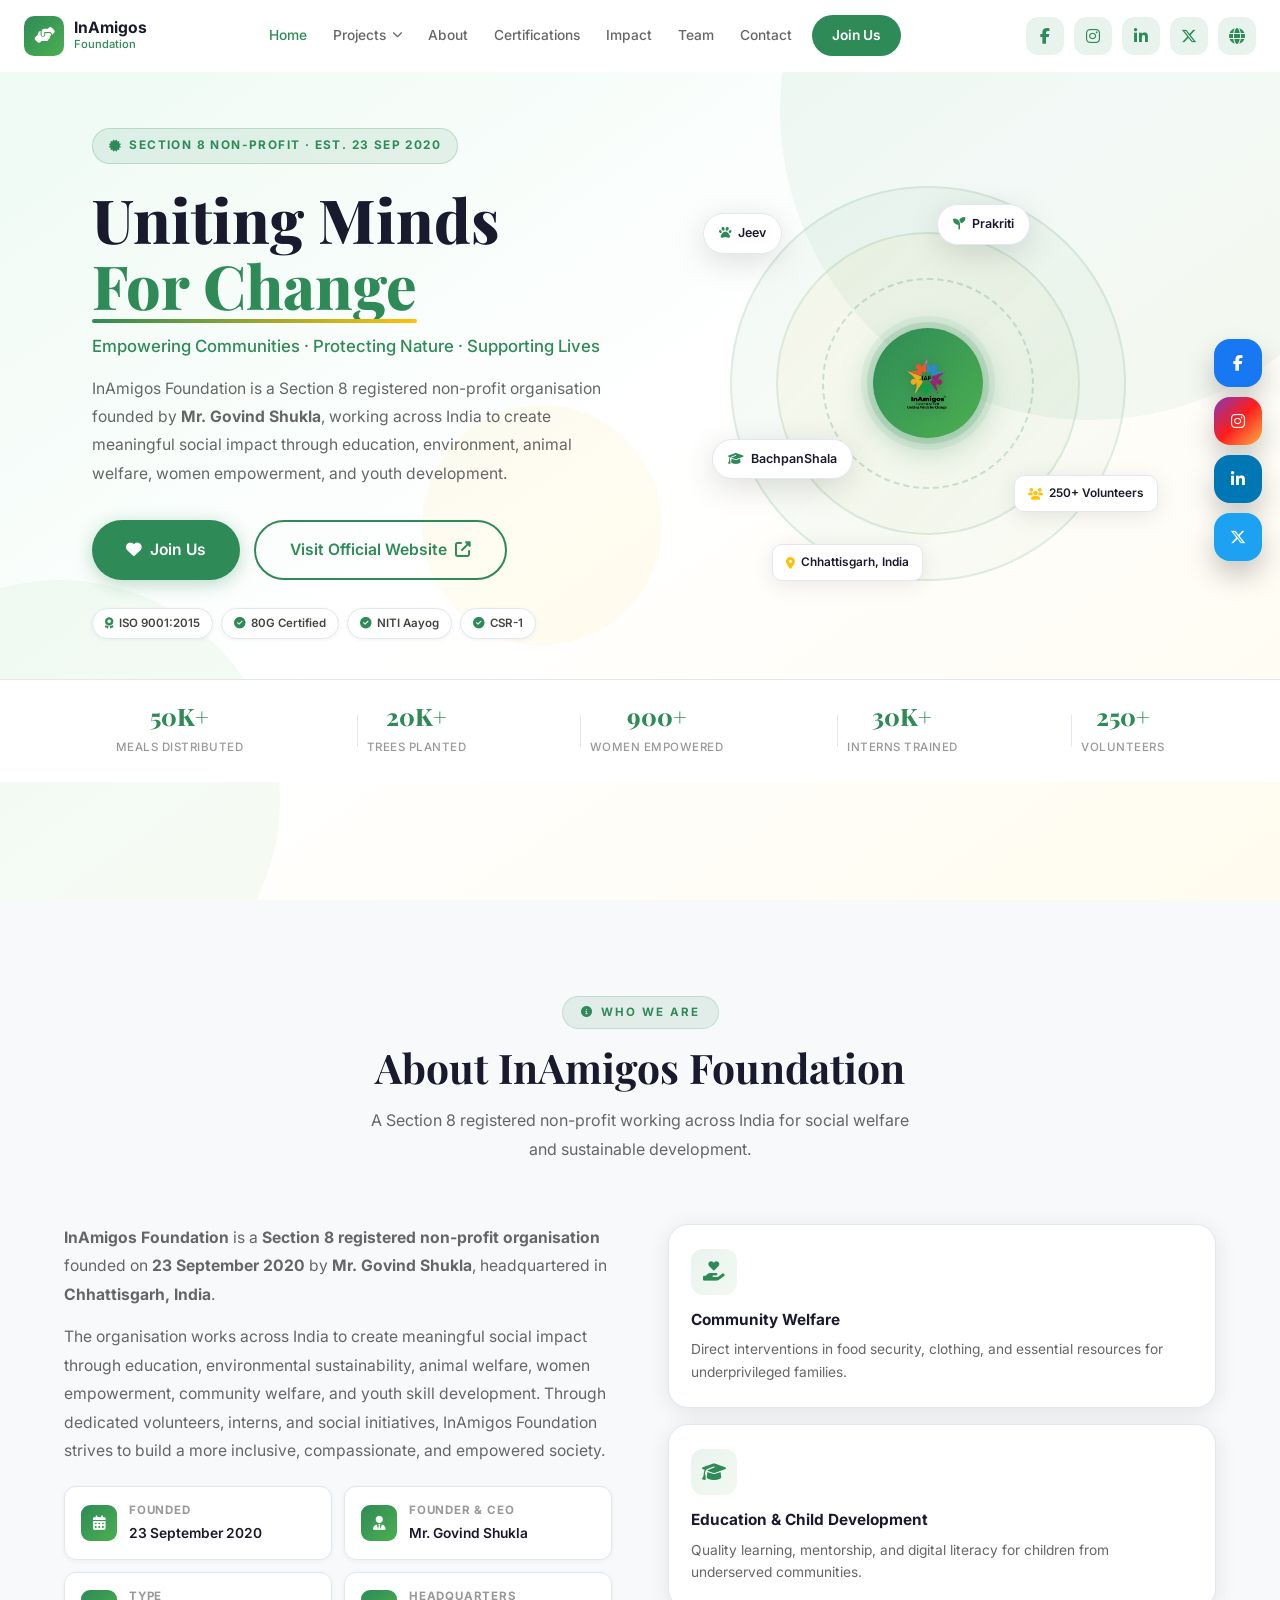
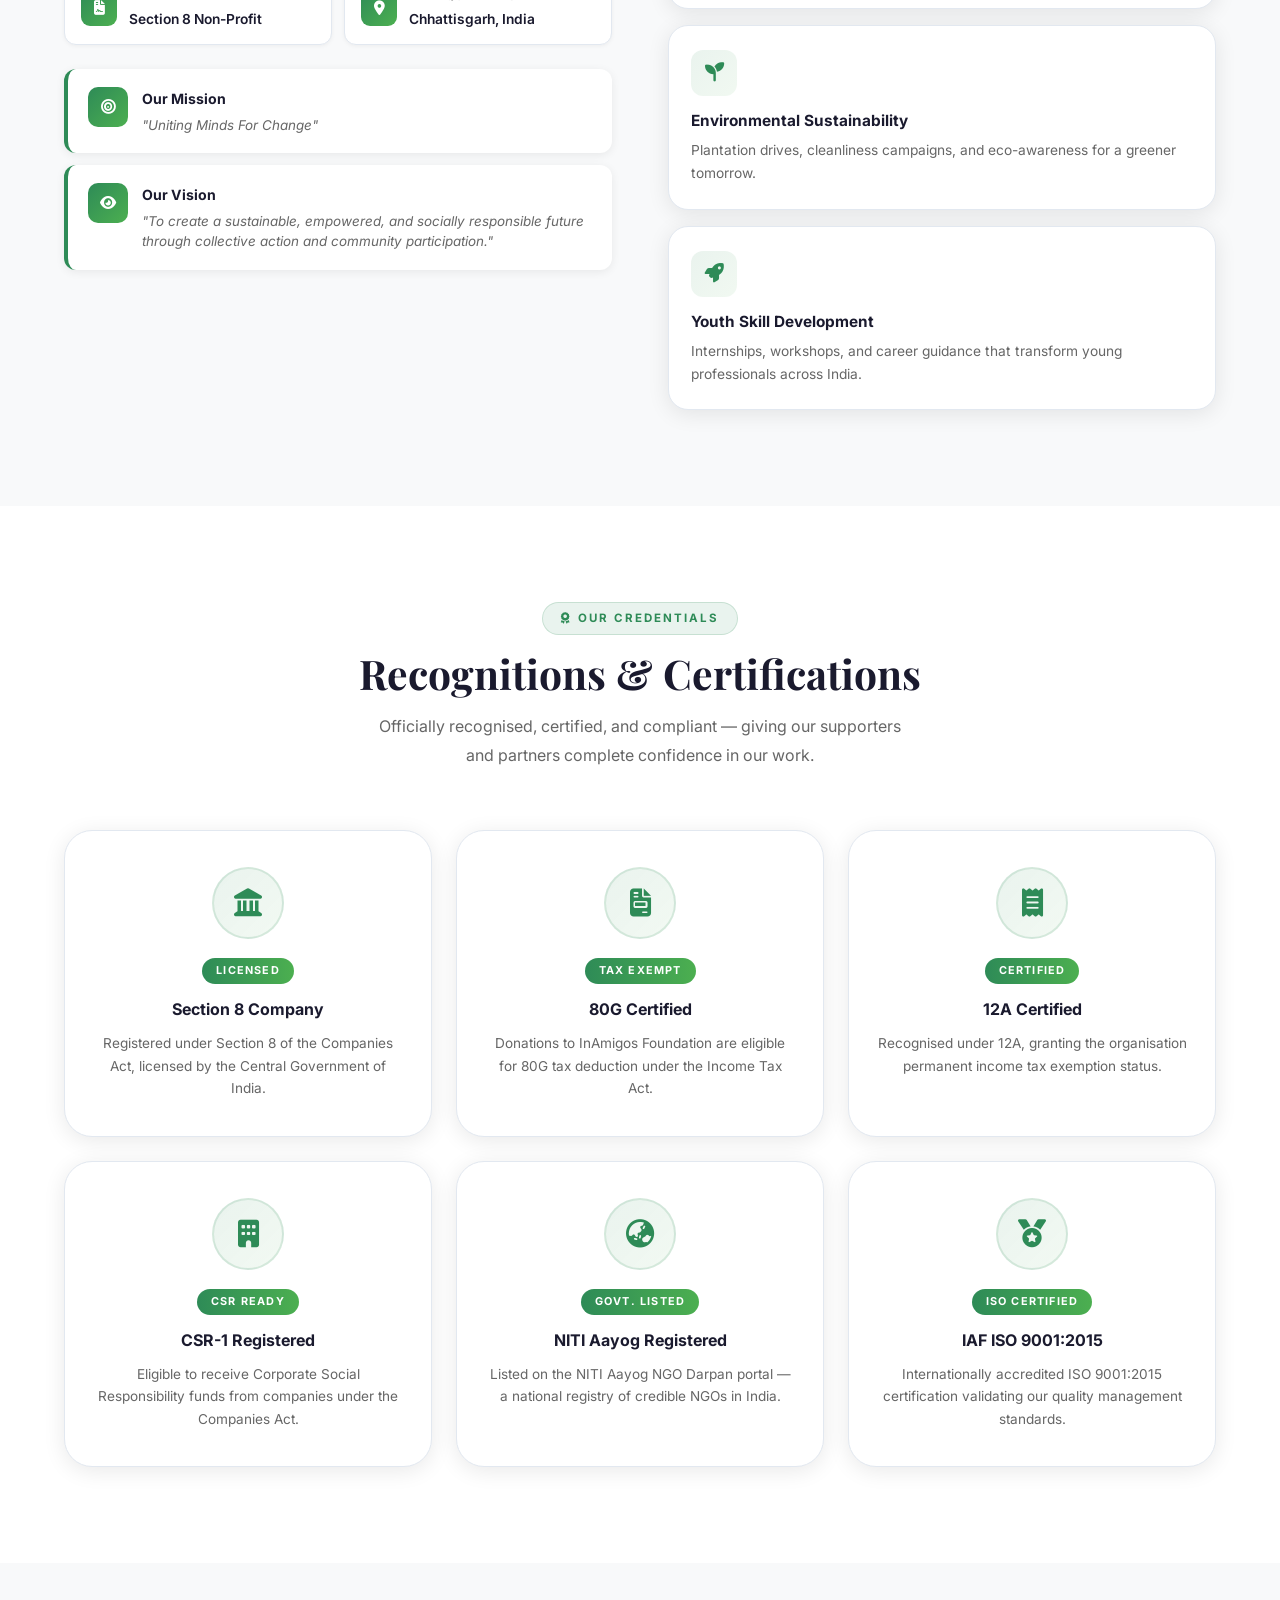
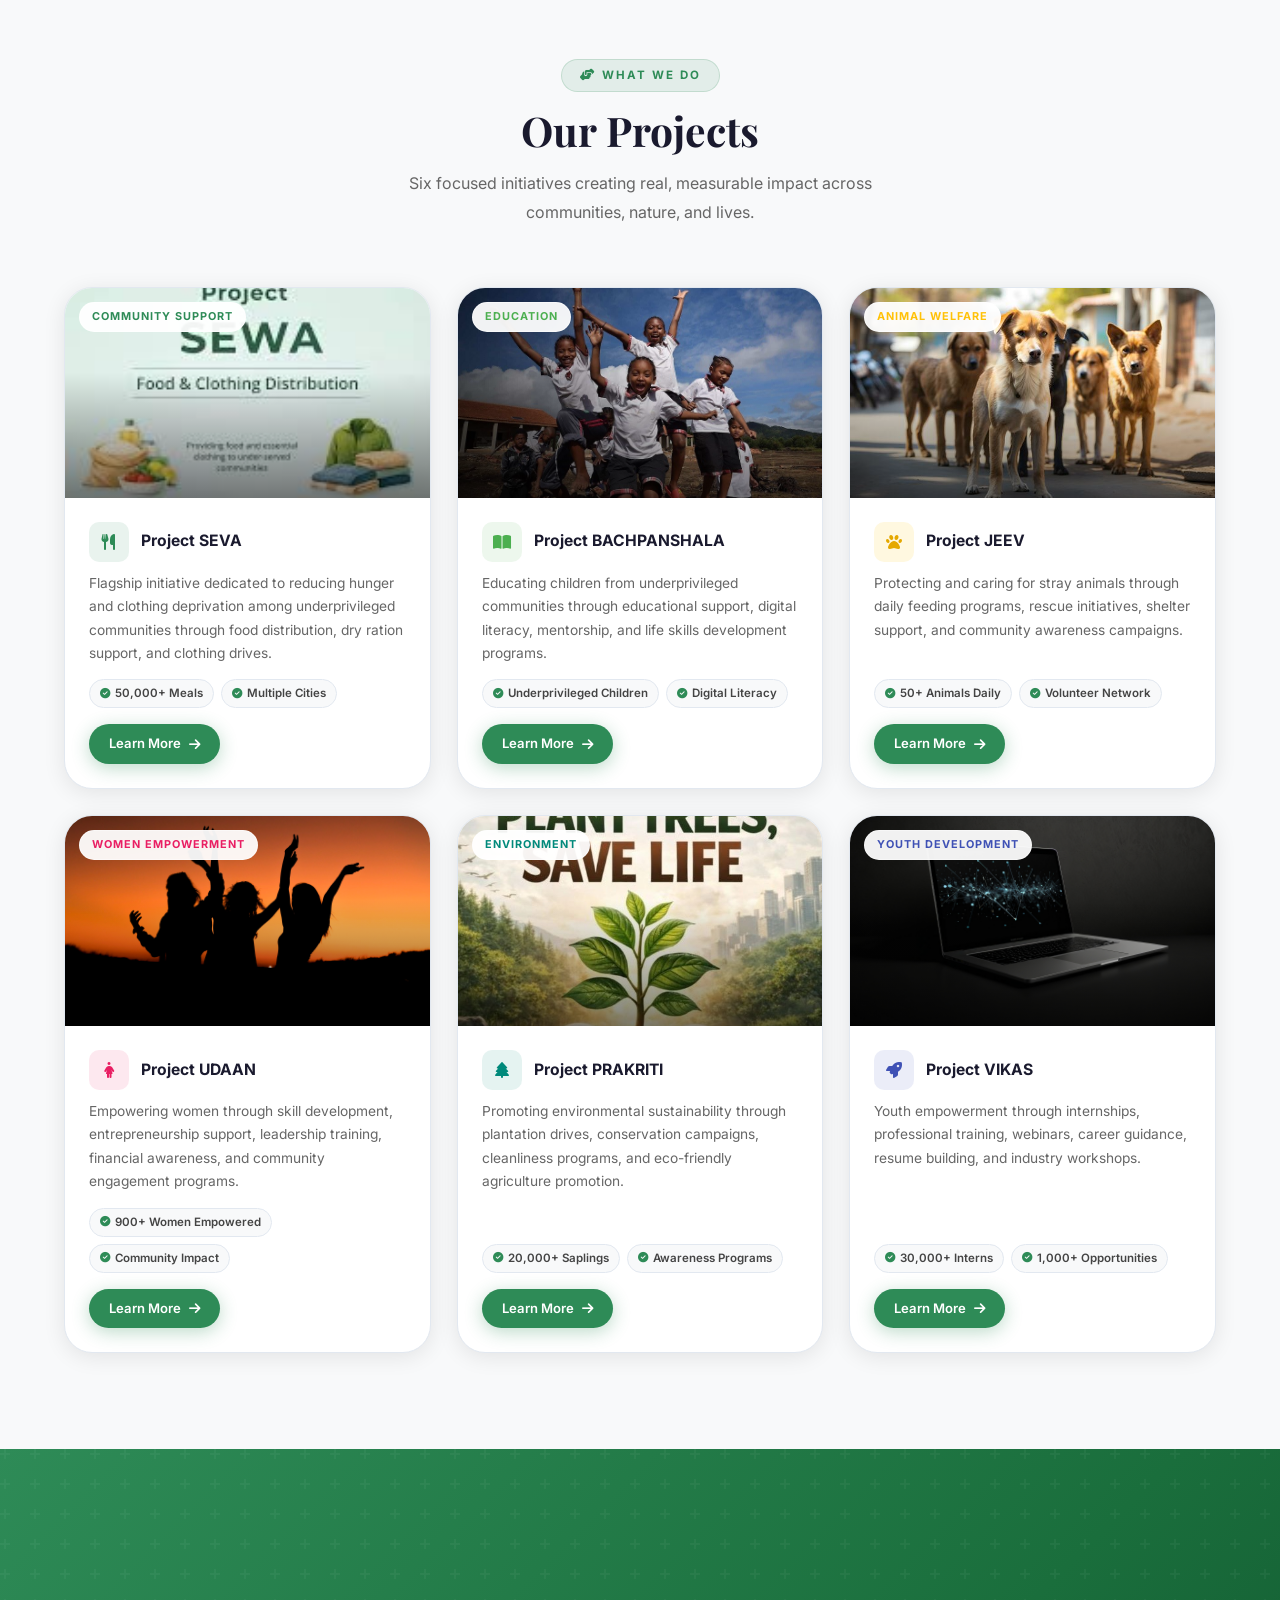
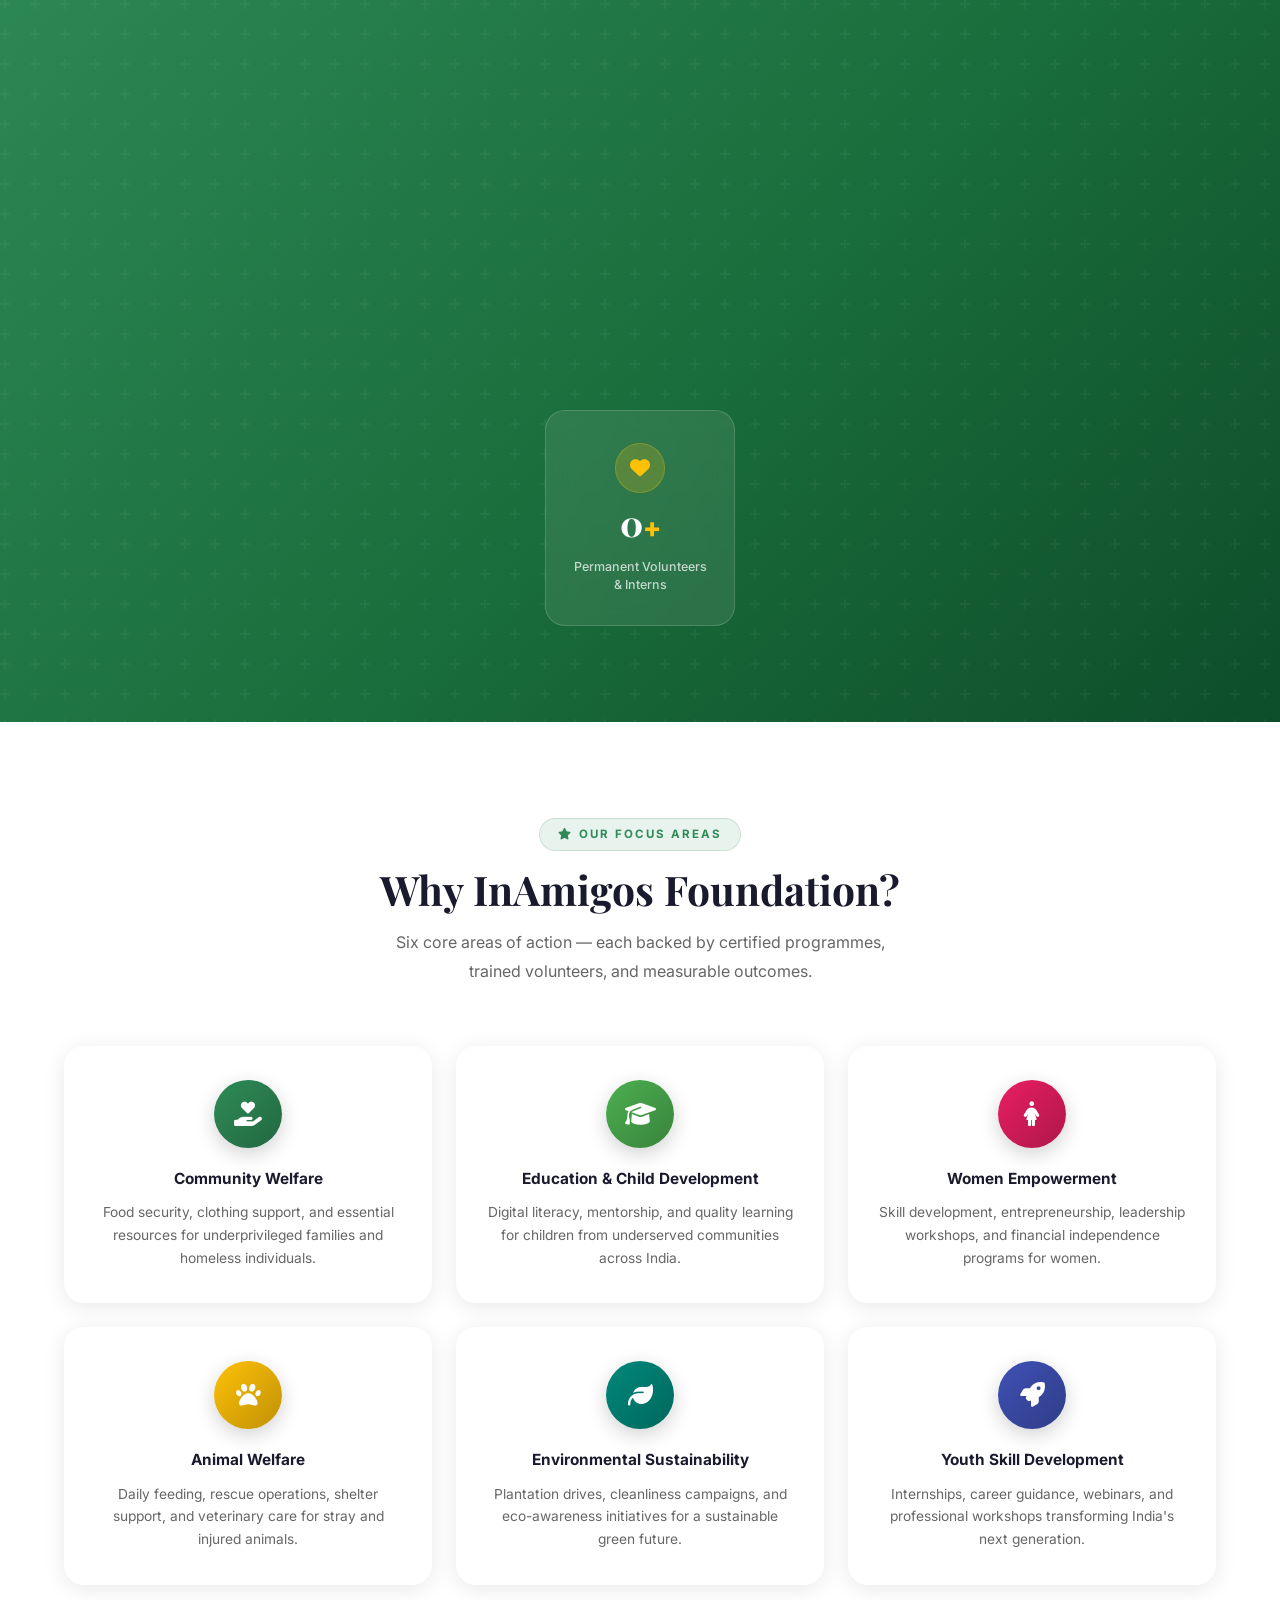
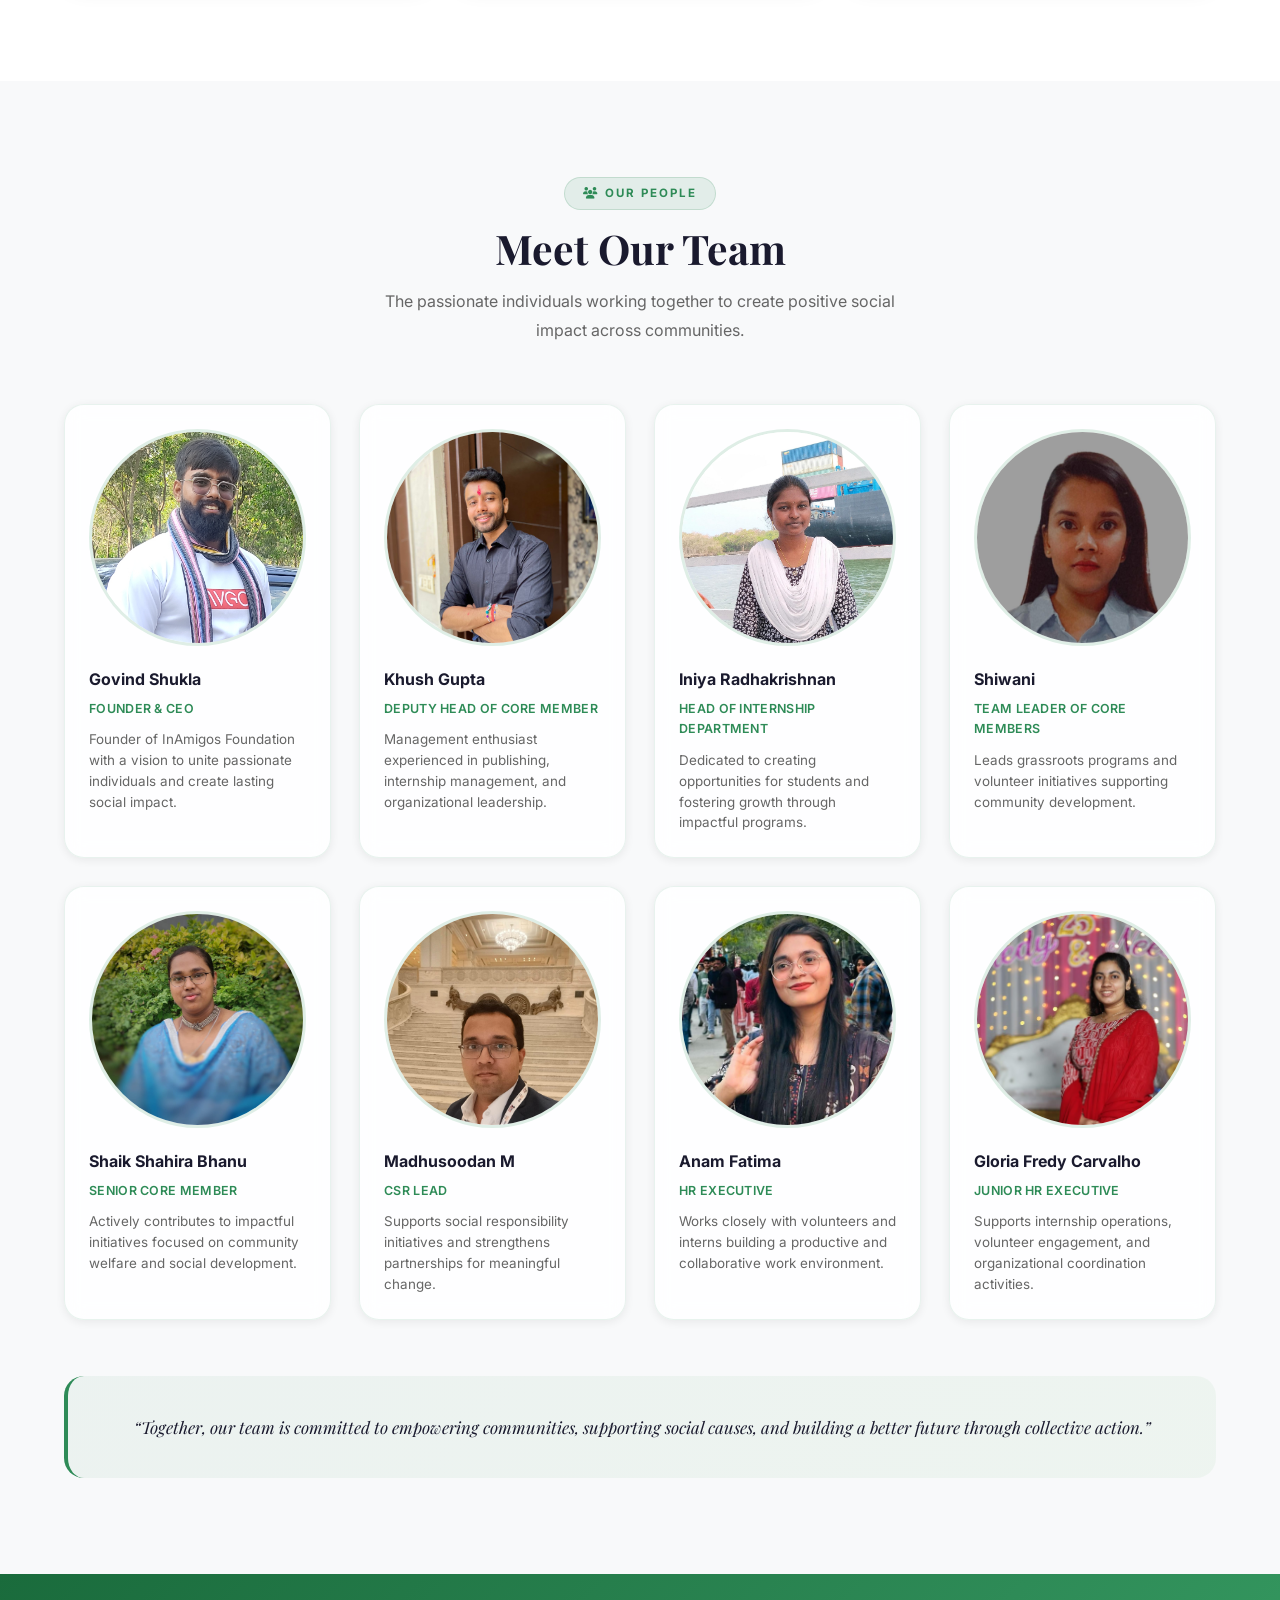
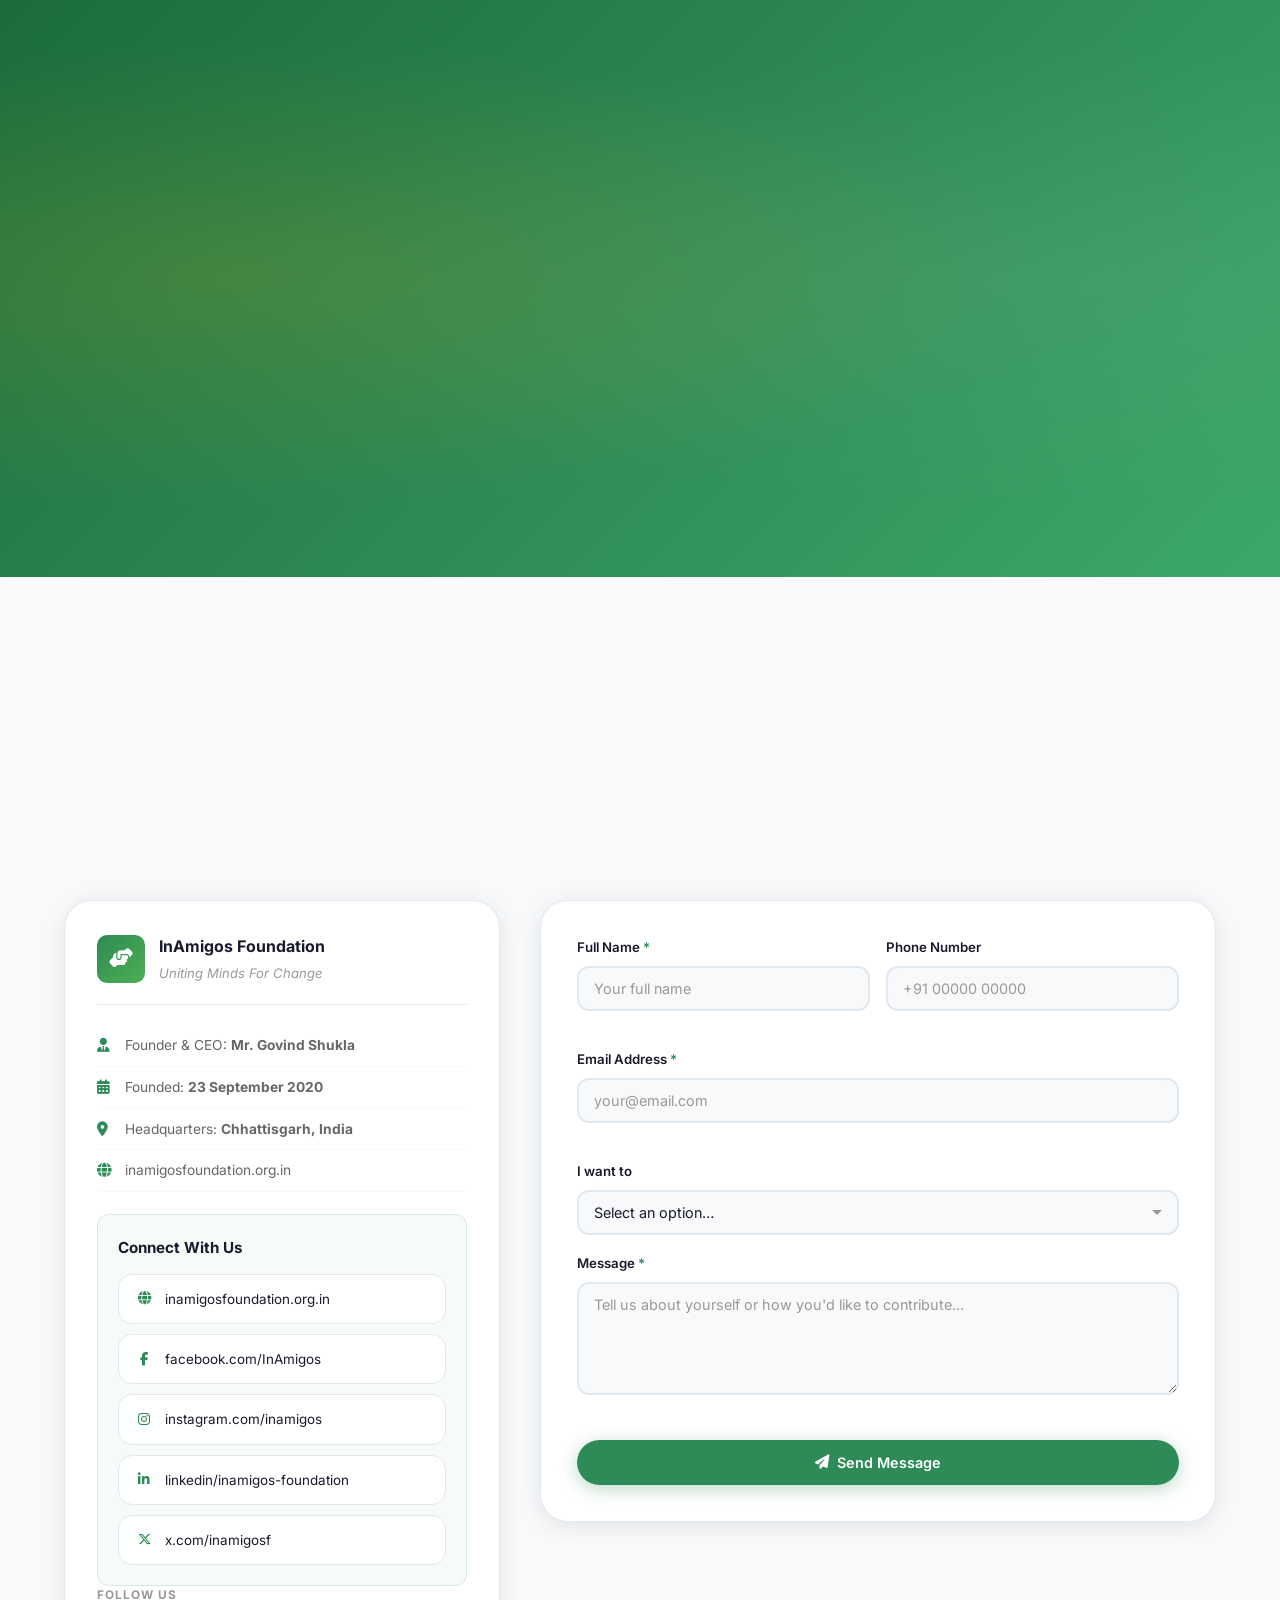
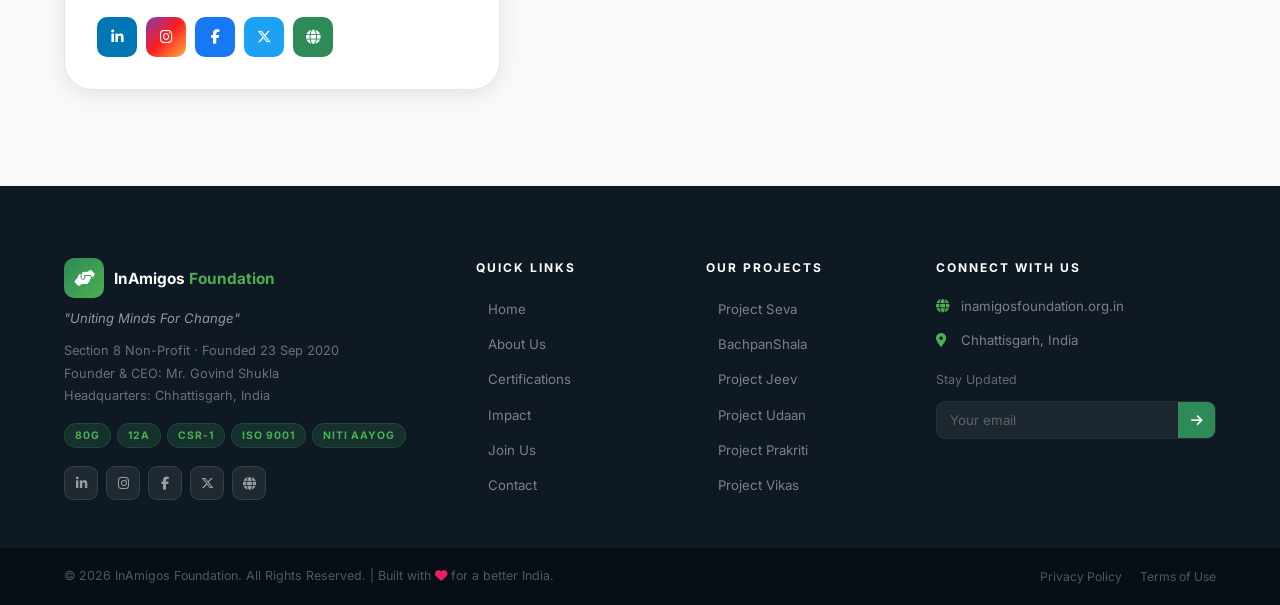
==== commit 13d4516f: "Add files via upload" ====
--- a/index.html
+++ b/index.html
@@ -31,6 +31,7 @@
   <link rel="stylesheet" href="https://cdnjs.cloudflare.com/ajax/libs/font-awesome/6.5.0/css/all.min.css" crossorigin="anonymous" referrerpolicy="no-referrer"/>
   <!-- Stylesheet -->
   <link rel="stylesheet" href="style.css"/>
+  <link rel="website icon" type="image/png" href="icon.png"/>
 </head>
 <body>
 
@@ -115,7 +116,7 @@
           <div class="illus-ring ir1"></div>
           <div class="illus-ring ir2"></div>
           <div class="illus-ring ir3"></div>
-          <div class="illus-center"><i class="fas fa-hands-holding-heart"></i></div>
+          <div class="illus-center"><img src="icon.png" alt="InAmigos Foundation Logo" class="illus-center-icon"/></div>
           <div class="illus-pill ip1"><i class="fas fa-seedling"></i><span>Prakriti</span></div>
           <div class="illus-pill ip2"><i class="fas fa-graduation-cap"></i><span>BachpanShala</span></div>
           <div class="illus-pill ip3"><i class="fas fa-paw"></i><span>Jeev</span></div>
--- a/style.css
+++ b/style.css
@@ -404,15 +404,28 @@
 }
 .ir1 { width:86%;height:86%; background:linear-gradient(135deg,rgba(46,139,87,.05),rgba(76,175,80,.03)); animation:spin-r 26s linear infinite; }
 .ir2 { width:66%;height:66%; background:linear-gradient(135deg,rgba(255,193,7,.05),rgba(46,139,87,.03)); animation:spin-r 20s linear infinite reverse; }
-.ir3 { width:46%;height:46%; border-style:dashed; animation:spin-r 14s linear infinite; }
+.ir3 { width:46%;height:46%; border-style:dashed; border-color:rgba(46,139,87,.22); animation:spin-r 14s linear infinite; }
 .illus-center {
-  position: absolute; width: 96px; height: 96px;
+  position: absolute; width: 110px; height: 110px;
   background: linear-gradient(135deg,var(--primary),var(--secondary));
   border-radius: 50%;
   display: flex; align-items: center; justify-content: center;
   color: #fff; font-size: 2.4rem;
-  box-shadow: 0 8px 32px rgba(46,139,87,.4); z-index: 2;
-}
+  box-shadow: 0 8px 32px rgba(46,139,87,.4), 0 0 0 6px rgba(46,139,87,.15), 0 0 0 12px rgba(46,139,87,.07); z-index: 2;
+  animation: pulse-center 3s ease-in-out infinite;
+}
+.illus-center-icon {
+  width: 72px; height: 72px;
+  object-fit: contain;
+  border-radius: 50%;
+  filter: drop-shadow(0 2px 6px rgba(0,0,0,.18));
+  animation: spin-icon 18s linear infinite;
+}
+@keyframes pulse-center {
+  0%,100% { box-shadow: 0 8px 32px rgba(46,139,87,.4), 0 0 0 6px rgba(46,139,87,.15), 0 0 0 12px rgba(46,139,87,.07); transform: scale(1); }
+  50%      { box-shadow: 0 12px 40px rgba(46,139,87,.55), 0 0 0 10px rgba(46,139,87,.18), 0 0 0 20px rgba(46,139,87,.06); transform: scale(1.05); }
+}
+@keyframes spin-icon { from{transform:rotate(0deg)} to{transform:rotate(360deg)} }
 .illus-pill {
   position: absolute; display: flex; align-items: center; gap: 7px;
   background: #fff; padding: 9px 15px;
